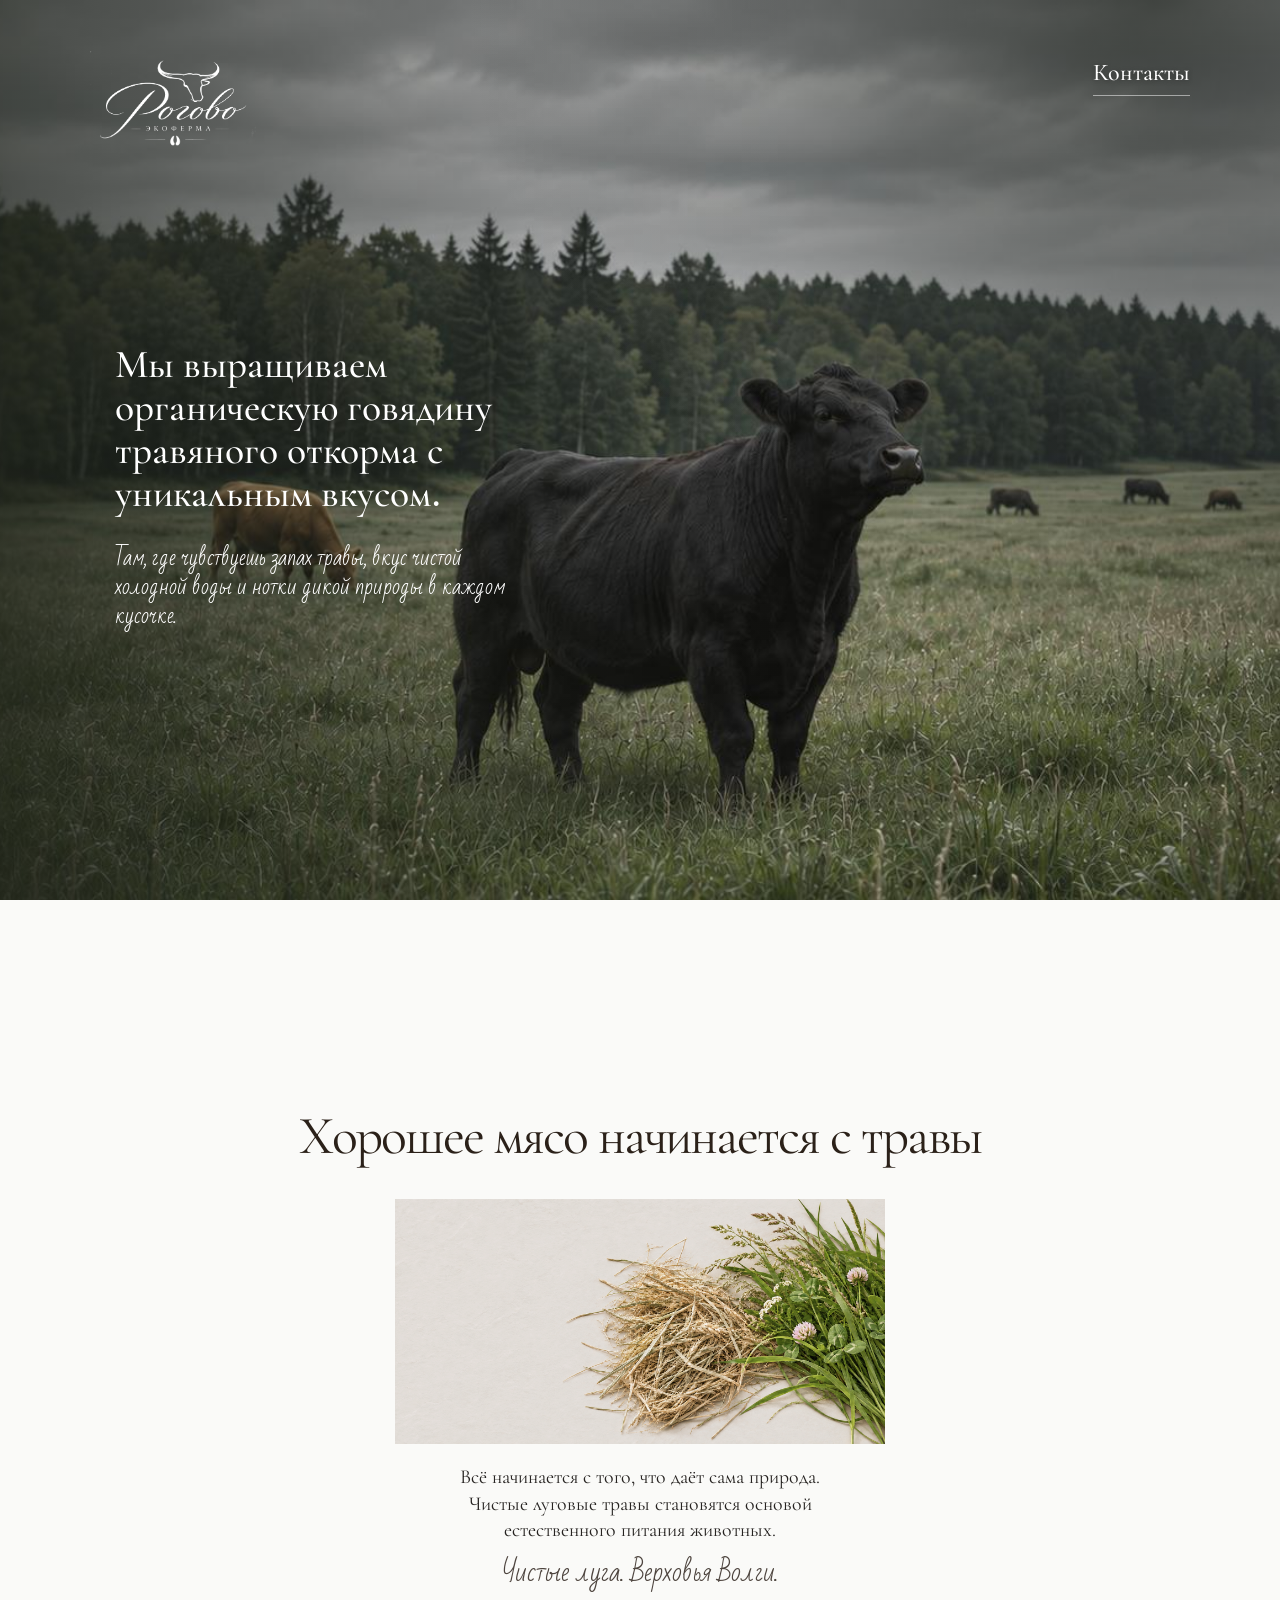
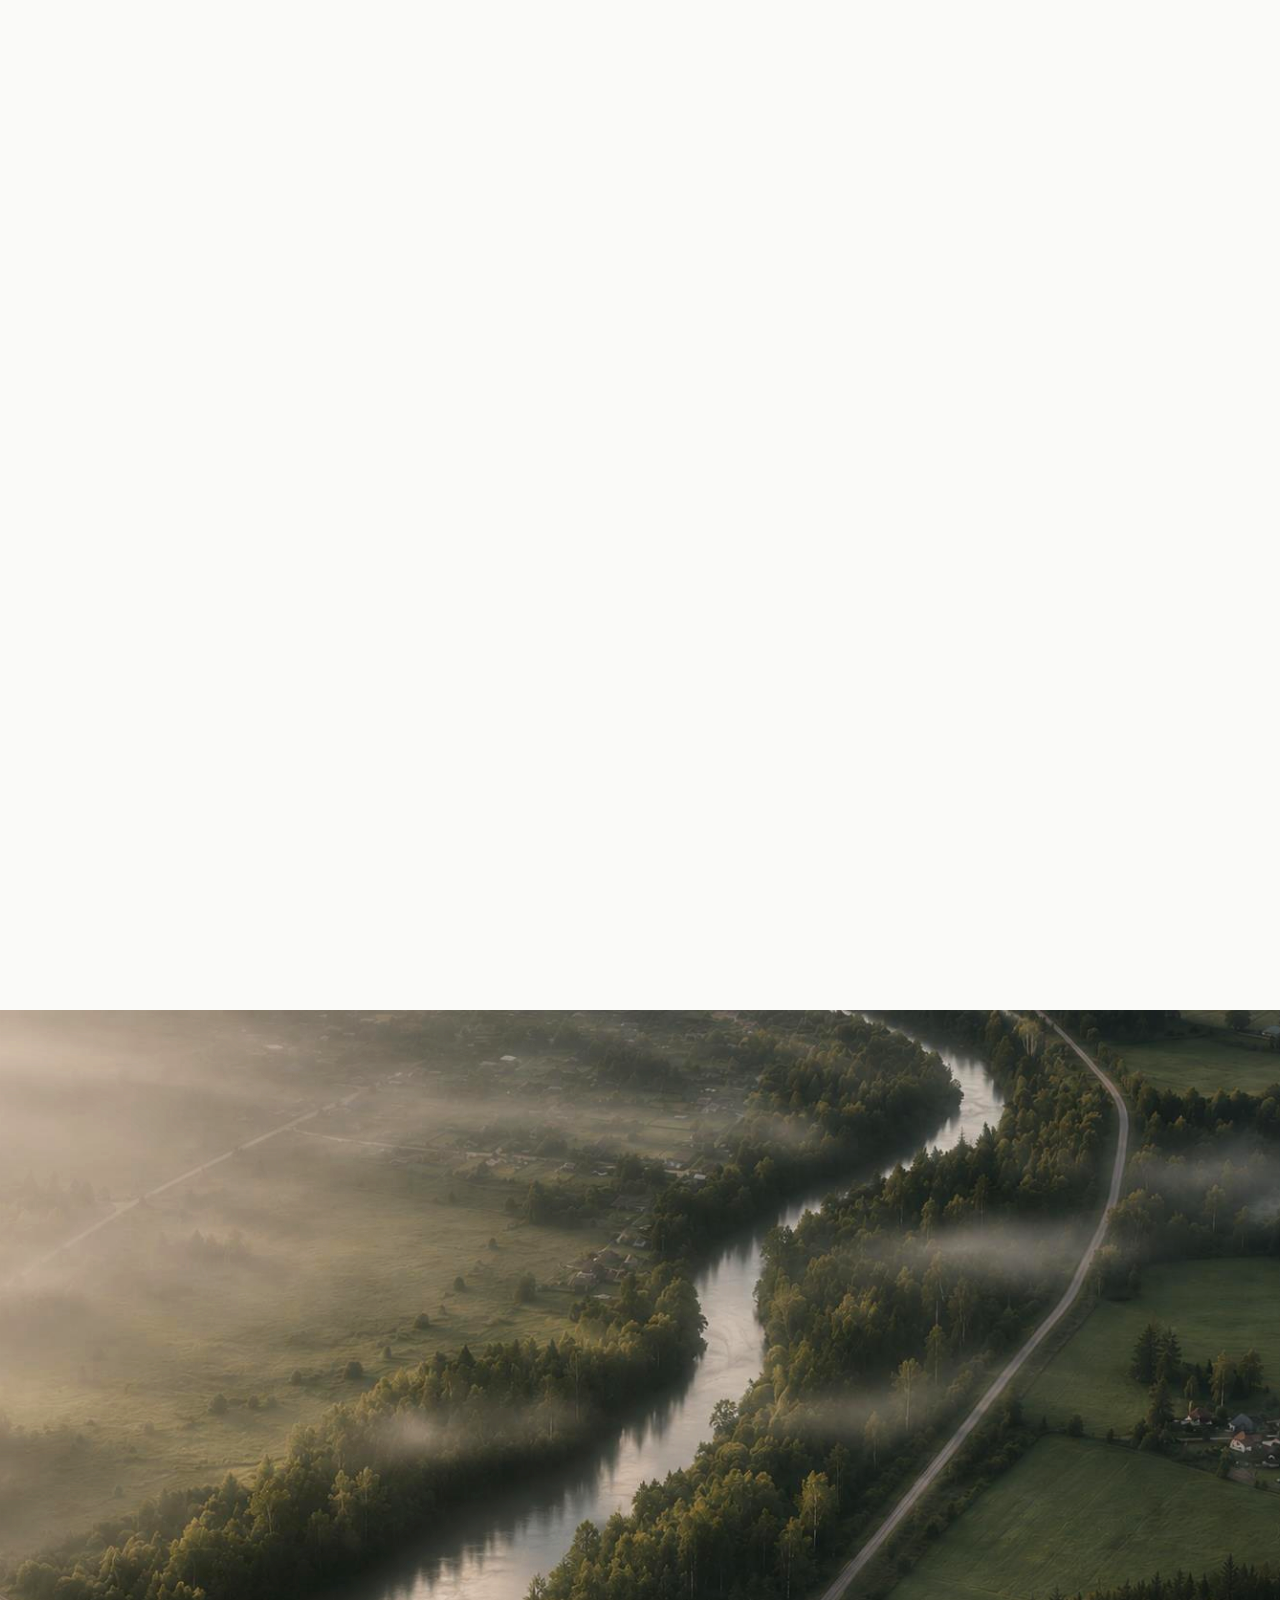
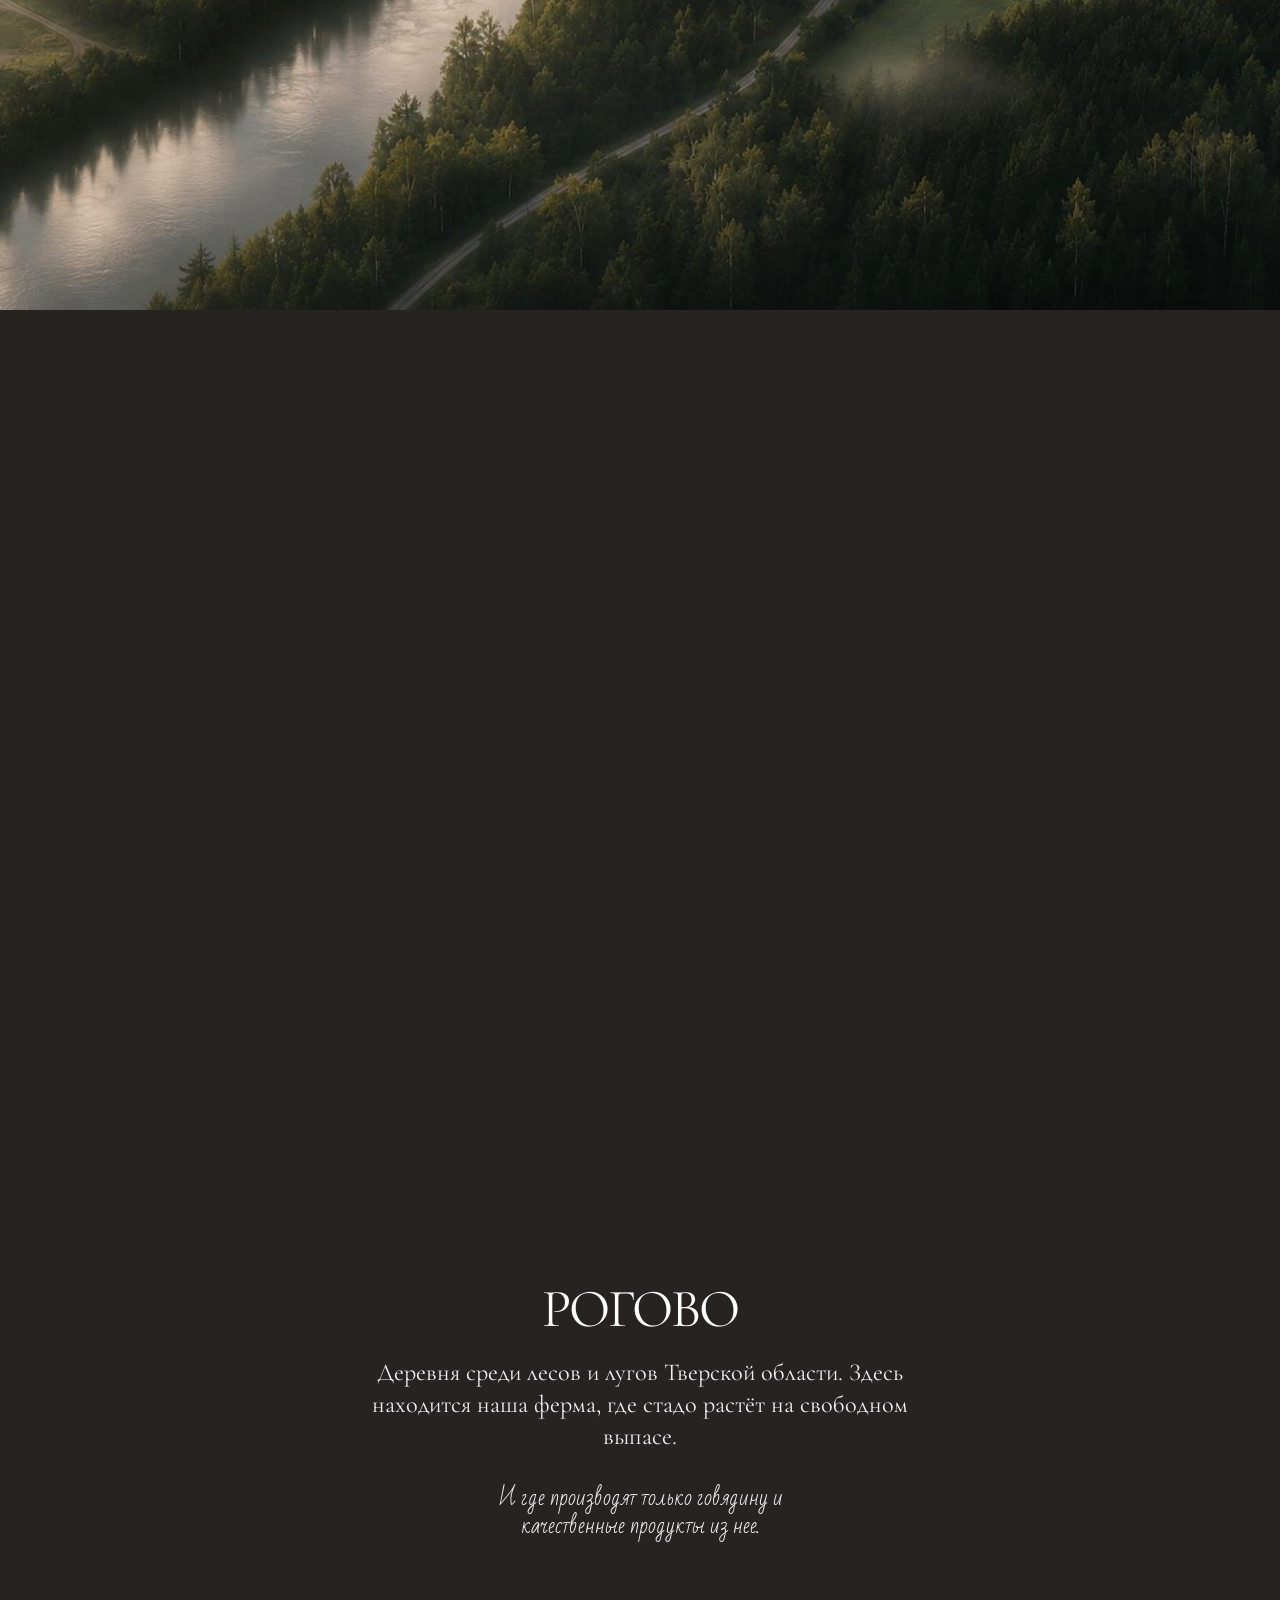
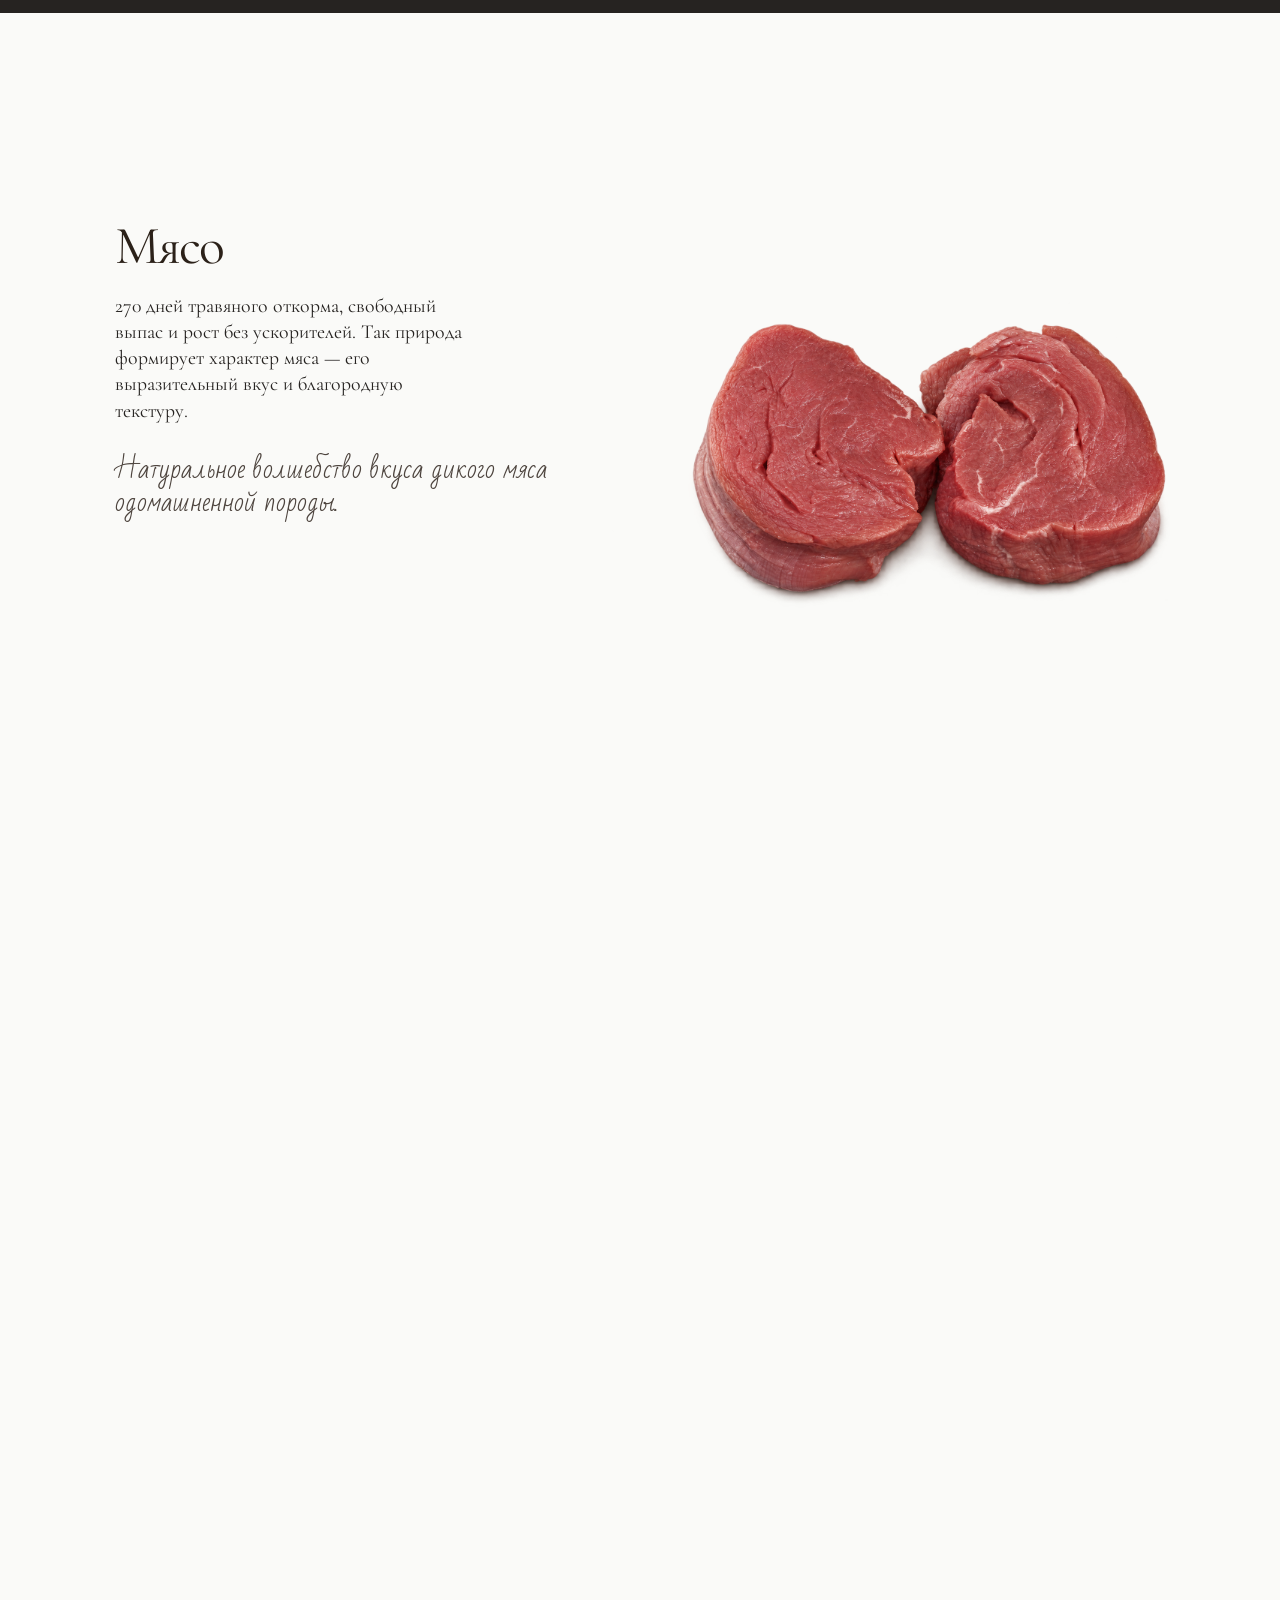
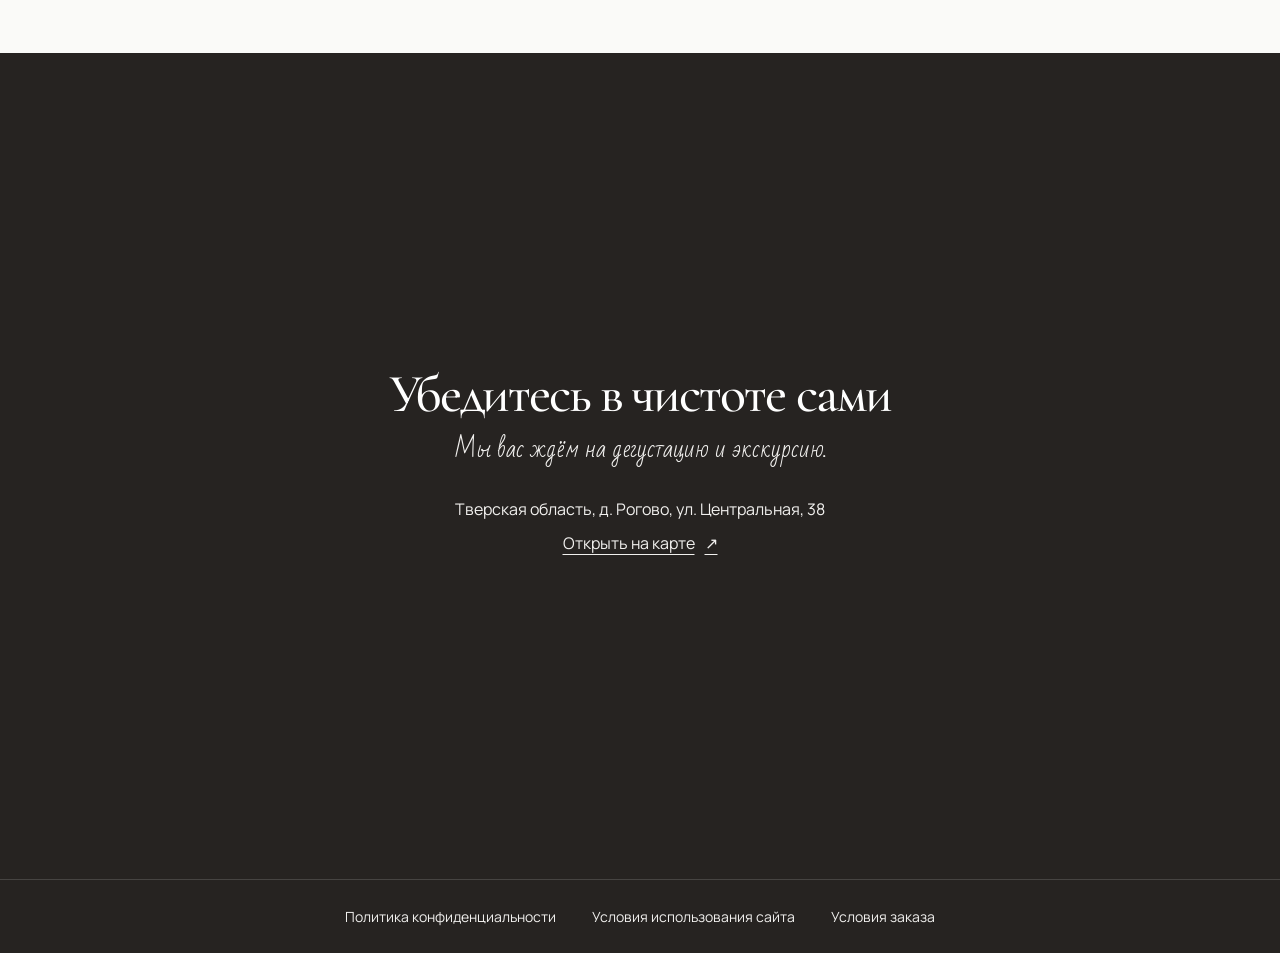
==== v2-graphite/index.html @ 8b4b1716 "Publish Rogovo variant 2: white and graphite" ====
<!doctype html>
<html lang="ru">
<head>
  <meta charset="utf-8">
  <meta name="robots" content="noindex, nofollow" data-publish>
  <meta name="viewport" content="width=device-width, initial-scale=1">
  <title>Рогово — вариант 2 · белый и графит</title>
  <link rel="stylesheet" href="style.css?v=graphite-04">
  <link rel="stylesheet" href="hero-v4.css">
  <link rel="stylesheet" href="limestone-edition.css?v=graphite-06">
  <script src="cinema.js" defer></script>
</head>
<body>
  <main>
    <section class="coat-hero" aria-labelledby="hero-title">
      <img class="coat-logo" src="assets/hero-logo-light.png" alt="Рогово — экоферма">
      <a class="shop-banner-action hero-contacts" href="#contacts">Контакты</a>
      <div class="pasture-hero-copy">
        <h1 id="hero-title">Мы выращиваем органическую говядину травяного откорма с уникальным вкусом.</h1>
        <p class="pasture-hero-note">Там, где чувствуешь запах травы, вкус чистой холодной воды и нотки дикой природы в каждом кусочке.</p>
      </div>
    </section>
    <section class="sequence approach-sequence" aria-label="Подход Рогово">
    <div class="stage">
    <article class="scene meadow" aria-labelledby="approach">
      <div class="approach">
        <h2 id="approach">Хорошее мясо начинается с травы</h2>
        <div class="still-life">
          <img src="assets/meadow-graphite-limestone.png" alt="Свежие травы и сено на цельной светлой каменной поверхности">
        </div>
        <p class="scene-description">Всё начинается с того, что даёт сама природа. Чистые луговые травы становятся основой естественного питания животных.</p>
        <p class="scene-note">Чистые луга. Верховья Волги.</p>
      </div>
    </article>
    <article class="scene breeding" aria-labelledby="breeding">
      <img class="scene-image" src="assets/breeds-graphite-limestone.png" alt="Коричневая калмыцкая корова впереди, чёрная абердин-ангусская позади">
      <div class="scene-copy">
        <h2 id="breeding">Чем отличается узнаваемый флорентийский стейк?</h2>
        <p class="scene-description">Во флорентийском стейке на первом плане вкус самого мяса. У нашей говядины свой характер, который ей дают две породы — калмыцкая и абердин-ангусская.</p>
        <p class="scene-note">Настоящий вкус начинается с породы.</p>
      </div>
    </article>
    <article class="scene cycle" aria-labelledby="cycle">
      <img class="scene-image" src="assets/stamp-graphite-limestone.png" alt="Тёмный штемпель и коричневый оттиск логотипа «Рогово» на белой бумаге">
      <div class="scene-copy">
        <h2 id="cycle">От пастбища до стола</h2>
        <p class="scene-description">Каждый этап находится под нашим контролем — от выращивания животных до готового продукта. Никакой химии, ГМО и гормонов. Только ответственность за то, что мы создаём.</p>
        <p class="scene-note">Качество можно гарантировать, только когда всё делаешь сам.</p>
      </div>
    </article>
    </div>
    </section>
    <section class="origin" id="origin" aria-labelledby="origin-title">
      <div class="origin-panel">
        <div class="origin-frame">
          <div class="origin-art" role="img" aria-label="Художественный вид с низкой высоты по спутниковому кадру Западной Двины у Рогово"></div>
        </div>
        <div class="origin-copy">
          <h2 id="origin-title">РОГОВО</h2>
          <p>Деревня среди лесов и лугов Тверской области. Здесь находится наша ферма, где стадо растёт на свободном выпасе.</p>
          <p class="origin-note">И где производят только говядину и качественные продукты из нее.</p>
        </div>
      </div>
    </section>
    <section id="products" aria-label="Продукция Рогово">
    <div class="sequence products">
      <div class="stage">
        <article class="scene product-scene" aria-labelledby="product-beef">
          <div class="product-visual"><img src="assets/product-flat-beef.png" alt="Два постных среза говядины"></div>
          <div class="scene-copy">
            <h2 id="product-beef">Мясо</h2>
            <p class="product-description">270 дней травяного откорма, свободный выпас и рост без ускорителей. Так природа формирует характер мяса — его выразительный вкус и благородную текстуру.</p>
            <p class="scene-note">Натуральное волшебство вкуса дикого мяса одомашненной породы.</p>
          </div>
        </article>
        <article class="scene product-scene" aria-labelledby="product-offal">
          <div class="product-visual">
            <img src="assets/product-flat-liver.png" alt="Говяжья печень">
            <img class="product-detail" src="assets/product-flat-pate.png" alt="Срез говяжьего паштета">
          </div>
          <div class="scene-copy">
            <h2 id="product-offal">Субпродукты</h2>
            <p class="product-description">У каждого продукта свой характер: у печени — выразительный, глубокий вкус, у паштета — нежная текстура и тонкое послевкусие. Их объединяет чистота происхождения.</p>
            <p class="scene-note">Вкусы, которые вы, скорее всего, никогда ещё не пробовали.</p>
          </div>
        </article>
        <article class="scene product-scene product-scene--final" aria-labelledby="product-pelmeni">
          <div class="product-visual"><img src="assets/product-flat-pelmeni-amber.png" alt="Два целых пельменя и один в разрезе в светлом говяжьем бульоне"></div>
          <div class="scene-copy">
            <h2 id="product-pelmeni"><span class="title-line">Основа классической</span> <span class="title-line">итальянской кухни</span></h2>
            <p class="product-description">Нежные пельмени в прозрачном говяжьем бульоне. Достаточно соли и перца, чтобы раскрыть всю глубину вкуса говядины.</p>
            <p class="scene-note">Чистый вкус и есть усилитель.</p>
          </div>
          <div class="shop-banner">
            <img class="shop-banner-logo" src="assets/rogovo-logo-brown.png" alt="Рогово — экоферма">
            <button class="shop-banner-action" type="button" disabled>Перейти в магазин <span aria-hidden="true">→</span></button>
          </div>
        </article>
      </div>
    </div>
    </section>
  </main>
  <div class="page-end" id="contacts">
    <section class="farm-visit" aria-labelledby="visit-title">
      <h2 id="visit-title">Убедитесь в чистоте сами</h2>
      <p class="farm-visit-note">Мы вас ждём на дегустацию и экскурсию.</p>
      <address>Тверская область, д. Рогово, ул. Центральная, 38</address>
      <a class="shop-banner-action" href="https://yandex.ru/maps/?text=%D0%A2%D0%B2%D0%B5%D1%80%D1%81%D0%BA%D0%B0%D1%8F%20%D0%BE%D0%B1%D0%BB%D0%B0%D1%81%D1%82%D1%8C%2C%20%D0%B4.%20%D0%A0%D0%BE%D0%B3%D0%BE%D0%B2%D0%BE%2C%20%D1%83%D0%BB.%20%D0%A6%D0%B5%D0%BD%D1%82%D1%80%D0%B0%D0%BB%D1%8C%D0%BD%D0%B0%D1%8F%2C%2038">Открыть на карте <span aria-hidden="true">↗</span></a>
    </section>
  <footer class="site-footer">
    <ul>
      <li>Политика конфиденциальности</li>
      <li>Условия использования сайта</li>
      <li>Условия заказа</li>
    </ul>
  </footer>
  </div>
</body>
</html>
---- v2-graphite/style.css ----
:root {
  --approach-paper: #fafaf8;
  --graphite-panel: #262321;
  --graphite-heading: #fff;
  --graphite-copy: #f1f0ee;
  --hero-overlap: clamp(64px, 11svh, 115px);
  --display-size: clamp(42px, min(4.2vw, 7.2svh), 72px);
  --display-spacing: -.038em;
  --story-inline-inset: clamp(24px, 9vw, 156px);
  --story-description-gap: clamp(18px, 1.6vw, 28px);
  --story-note-gap: clamp(22px, 2.35vw, 36px);
}

@font-face {
  font-family: Cormorant;
  src: url(assets/cormorant-cyr.woff2) format("woff2");
  font-display: swap;
}
@font-face {
  font-family: Manrope;
  src: url(assets/manrope-cyr.woff2) format("woff2");
  font-display: swap;
  unicode-range: U+0400-045F;
}
@font-face {
  font-family: Manrope;
  src: url(assets/manrope-lat.woff2) format("woff2");
  font-display: swap;
  unicode-range: U+0000-00FF, U+2000-206F;
}
* { box-sizing: border-box; }
body { margin: 0; color: #262321; background: #fafaf8; }
h1, h2, p { margin: 0; }
h1, h2 { font-family: Cormorant, Georgia, serif; font-weight: 400; line-height: 1.02; }
p { font: 1rem/1.65 Manrope, Arial, sans-serif; }
.meadow {
  position: relative;
  min-height: 78svh;
  isolation: isolate;
  overflow: hidden;
  display: grid;
  align-items: center;
  background: #fafaf8;
}
.still-life {
  position: absolute;
  z-index: -1;
  inset: 0;
}
.still-life img {
  width: 100%;
  height: 100%;
  object-fit: cover;
  object-position: right center;
}
.approach { margin-inline: clamp(24px, 9vw, 156px); max-width: min(39vw, 550px); padding-block: 100px; }
h2 { font-size: clamp(48px, 6vw, 96px); text-wrap: balance; }
.approach p { margin-top: 24px; }

@media (max-width: 720px) {
  .meadow { min-height: 0; display: flex; flex-direction: column; align-items: stretch; }
  .still-life { position: static; aspect-ratio: 1.5; }
  .still-life img { mask-image: linear-gradient(to top, transparent, #000 12%); display: block; }
  .approach { max-width: 460px; margin: 0 24px; padding-block: 18px 72px; }
}

.scene { position: relative; min-height: 100svh; }
.scene-copy { width: min(50%, 720px); padding: 72px clamp(32px, 8vw, 130px); }
.scene-copy p { max-width: 40ch; margin-top: 24px; }
.breeding, .cycle {
  display: grid;
  align-items: center;
  isolation: isolate;
  overflow: hidden;
  background: var(--approach-paper);
}
.cycle { justify-items: end; }
.scene-copy h2 { font-size: clamp(44px, 5vw, 80px); text-wrap: wrap; }
.sequence h2 {
  font-family: "Cormorant Garamond", Cormorant, Georgia, serif;
  color: #2b2119;
  line-height: .98;
  letter-spacing: var(--display-spacing);
}
.title-line, .title-lead { display: block; }
.title-lead {
  margin-bottom: .32em;
  font-size: .65em;
  line-height: 1.08;
  letter-spacing: -.025em;
}
.meadow h2 { font-size: var(--display-size); }
.sequence .scene-note {
  font: clamp(20px, 2vw, 29px)/1.28 "Bad Script", cursive;
  color: #4d443e;
}
.sequence :is(.scene-description, .product-description) {
  max-width: 40ch;
  margin-top: var(--story-description-gap);
  color: #262321;
  font: 400 clamp(19px, 1.55vw, 24px)/1.32 "Cormorant Garamond", Cormorant, Georgia, serif;
}
.sequence :is(.scene-description, .product-description) + .scene-note {
  margin-top: var(--story-note-gap);
}
.breeding .scene-copy { padding-right: clamp(18px, 3vw, 48px); }
.breeding h2 { font-size: var(--display-size); }
.cycle h2 { font-size: var(--display-size); }
.sequence:not(.products) h2 { text-wrap: balance; }
.scene-image {
  position: absolute;
  z-index: -1;
  inset-block: 0;
  width: 72%;
  height: 100%;
  object-fit: cover;
}
.breeding .scene-image {
  right: 0;
  object-position: right bottom;
  mask-image: linear-gradient(to right, transparent, #000 42%);
}
.cycle .scene-image {
  left: 0;
  width: 100%;
  object-position: left center;
}

.sequence.is-cinematic { height: 290svh; }
.is-cinematic .stage {
  position: sticky;
  top: 0;
  height: 100svh;
  isolation: isolate;
  background: #fafaf8;
}
.is-cinematic .scene { position: absolute; inset: 0; opacity: 0; }
.is-cinematic .scene:first-child { opacity: 1; }
.is-cinematic .scene img { transform: scale(var(--scene-scale, 1)); }
.is-cinematic :is(.approach, .scene-copy) {
  opacity: var(--copy-opacity, 1);
  transform: translateY(var(--copy-offset, 0px));
}
@media (max-width: 720px) {
  .scene { min-height: 0; }
  .cycle { justify-items: start; }
  .scene-copy { width: min(100%, 470px); padding: 17px 24px 72px; }
  .breeding .scene-copy { padding-right: 24px; }
  :root { --display-size: clamp(48px, 11vw, 72px); }
  .breeding .scene-image, .cycle .scene-image {
    position: static;
    display: block;
    width: 100%;
    height: auto;
    aspect-ratio: 1.5;
    mask-image: linear-gradient(to top, transparent, #000 25%);
  }
}
.origin {
  position: relative;
  z-index: 1;
  isolation: isolate;
  background: var(--graphite-panel);
  color: var(--graphite-copy);
}
.origin-frame {
  position: relative;
  height: clamp(300px, 58vw, 100svh);
}
.origin-art {
  position: absolute;
  inset: 0;
  background: url(assets/origin-flight-rogovo-close.jpg) center / cover;
  filter: contrast(1.09) saturate(1.06);
  pointer-events: none;
}
@media (min-width: 900px) and (min-height: 660px) and (prefers-reduced-motion: no-preference) {
  main > .sequence.is-cinematic {
    position: relative;
    z-index: 2;
  }
  .sequence.is-cinematic + .origin {
    margin-top: -100svh;
    scroll-margin-top: -100svh;
  }
  .sequence.is-cinematic + .origin .origin-frame {
    position: sticky;
    top: 0;
    height: 100svh;
  }
  .sequence.is-cinematic + .origin .origin-copy {
    margin-top: 100svh;
  }
}
.origin-copy {
  position: relative;
  z-index: 1;
  display: grid;
  justify-items: center;
  padding: clamp(54px, 8svh, 96px) 24px;
  background: var(--graphite-panel);
  text-align: center;
  font-family: "Cormorant Garamond", Georgia, serif;
}
.origin-copy h2 {
  color: var(--graphite-heading);
  font-family: inherit;
  font-size: var(--display-size);
  letter-spacing: var(--display-spacing);
}
.origin-copy p {
  max-width: min(48ch, 640px);
  margin-top: var(--story-description-gap);
  font: 400 clamp(21px, 1.9vw, 30px)/1.32 "Cormorant Garamond", Georgia, serif;
}
.origin-copy .origin-note {
  max-width: 34ch;
  margin-top: var(--story-note-gap);
  font: clamp(20px, 1.65vw, 29px)/1.35 "Bad Script", cursive;
  color: var(--graphite-copy);
}
.products { color: #262321; background: var(--approach-paper); }
.products.is-cinematic { height: 360svh; }
.products .stage, .product-scene { background: var(--approach-paper); }
.product-scene { display: grid; align-items: center; isolation: isolate; overflow: hidden; }
.product-scene h2 { font-size: var(--display-size); }
.sequence.is-cinematic .scene :is(.approach, .scene-copy) {
  align-self: start;
  width: min(36%, 570px);
  max-width: none;
  margin-inline: var(--story-inline-inset);
  padding: clamp(105px, 23svh, 220px) 0 0;
  transform: none;
}
.product-visual {
  position: absolute;
  inset: 0;
  z-index: -1;
  display: grid;
  grid-template: minmax(0, 1fr) / minmax(0, 1fr);
}
.product-visual img {
  display: block;
  width: 100%;
  height: 100%;
  object-fit: cover;
  object-position: right center;
}
.is-cinematic .product-visual img { grid-area: 1 / 1; }
.is-cinematic .product-visual::after {
  content: "";
  position: absolute;
  inset: 0;
  background:
    linear-gradient(to right, #fafaf8b3, #fafaf844 32%, transparent 49%);
  pointer-events: none;
}
.is-cinematic .product-detail { opacity: var(--product-detail, 0); }
.product-scene--final .product-visual img {
  scale: .83;
  transform-origin: 78% 47%;
  mask-image:
    linear-gradient(transparent, #000 7%, #000 92%, transparent),
    linear-gradient(to right, transparent, #000 9%, #000 94%, transparent);
  mask-composite: intersect;
}
@media (max-width: 899px), (max-height: 659px), (prefers-reduced-motion: reduce) {
  .product-scene { min-height: auto; }
  .product-visual { position: static; grid-template: none; }
  .product-visual img { height: auto; aspect-ratio: 3 / 2; }
  .product-scene .scene-copy { width: min(100%, 650px); padding-block: 12px 60px; }
}

.shop-banner {
  display: flex;
  flex-wrap: wrap;
  align-items: center;
  justify-content: space-between;
  gap: 10px 24px;
  padding: 12px clamp(24px, 8vw, 156px);
}
.is-cinematic .shop-banner { position: absolute; inset: auto 0 0; }
.shop-banner-logo {
  display: block;
  width: clamp(144px, 16vw, 252px);
  height: auto;
}
.farm-visit h2 {
  font: 400 var(--display-size)/1.05 Cormorant, Georgia, serif;
  letter-spacing: var(--display-spacing);
}
.shop-banner-action {
  display: inline-flex;
  align-items: center;
  gap: 10px;
  min-height: 44px;
  padding: 8px 0;
  border: 0;
  border-bottom: 1px solid currentColor;
  background: transparent;
  color: inherit;
  font: 400 clamp(20px, 1.5vw, 26px)/1.15 "Cormorant Garamond", Cormorant, Georgia, serif;
  text-decoration: none;
  transition: border-color .2s ease;
}
.hero-contacts {
  position: absolute;
  top: clamp(20px, 4vw, 54px);
  right: clamp(24px, 7vw, 128px);
  font-family: Cormorant, Georgia, serif;
  font-size: clamp(24px, 1.8vw, 34px);
  border-bottom-color: #ffffff80;
  text-shadow: 0 1px 5px #191a1970;
}
.shop-banner-action:enabled,
a.shop-banner-action { cursor: pointer; }
.shop-banner-action:hover,
.shop-banner-action:focus-visible {
  border-bottom-color: #a38b72;
}
@media (prefers-reduced-motion: reduce) {
  .shop-banner-action { transition: none; }
}

.page-end {
  display: grid;
  grid-template-rows: 1fr auto;
  min-height: 100svh;
}
.farm-visit {
  display: grid;
  align-content: center;
  justify-items: center;
  padding: clamp(64px, 13svh, 144px) clamp(24px, 9vw, 156px);
  background: var(--graphite-panel);
  color: var(--graphite-copy);
  text-align: center;
}
.farm-visit h2 { color: var(--graphite-heading); text-wrap: balance; }
.farm-visit-note {
  margin-top: 12px;
  font: clamp(21px, 1.8vw, 29px)/1.35 "Bad Script", cursive;
  color: var(--graphite-copy);
}
.farm-visit :is(address, .shop-banner-action) {
  font: 400 16px/1.5 Manrope, Arial, sans-serif;
}
.farm-visit address {
  margin-top: clamp(32px, 2.3vw, 40px);
}
.farm-visit .shop-banner-action {
  padding-block: 0;
  border-bottom: 0;
  text-decoration: underline;
  text-decoration-thickness: 1px;
  text-underline-offset: .3em;
}
.site-footer {
  padding: 26px clamp(24px, 9vw, 156px);
  border-top: 1px solid #ffffff26;
  background: var(--graphite-panel);
  color: var(--graphite-copy);
  font: 400 14px/1.5 Manrope, Arial, sans-serif;
}
.site-footer ul {
  display: flex;
  flex-wrap: wrap;
  justify-content: center;
  gap: 12px 36px;
  margin: 0;
  padding: 0;
  list-style: none;
}

.coat-hero {
  position: relative;
  z-index: 1;
  isolation: isolate;
  min-height: 100svh;
  display: grid;
  align-items: center;
  color: var(--graphite-heading);
  font-family: "Cormorant Garamond", Georgia, serif;
}
.coat-hero::before {
  content: "";
  position: absolute;
  z-index: -1;
  inset: 0 0 calc(-1 * var(--hero-overlap));
  pointer-events: none;
  background:
    radial-gradient(ellipse at 90% 0%, #171c16b3, transparent 42%),
    linear-gradient(90deg, #1b20188f, #1b201833 40%, transparent 62%),
    #252a22 url(assets/hero-pasture.jpg) right center / cover no-repeat;
  mask-image: linear-gradient(to bottom, #000 calc(100% - var(--hero-overlap)), transparent);
}
.coat-logo { position: absolute; top: clamp(20px, 4vw, 54px); left: clamp(24px, 7vw, 128px); width: clamp(124px, 13vw, 232px); }
.coat-hero .coat-logo { filter: brightness(0) invert(1); }
.pasture-hero-copy {
  width: min(43%, 690px);
  margin-inline: var(--story-inline-inset);
  padding-block: 145px 72px;
}
.pasture-hero-copy h1 {
  max-width: 25ch;
  font-size: clamp(30px, 3.1vw, 56px);
  line-height: 1.08;
}
.pasture-hero-copy p {
  max-width: 28ch;
  margin-top: 24px;
  font: 400 clamp(24px, 2.25vw, 40px)/1.13 "Cormorant Garamond", Cormorant, Georgia, serif;
}
.pasture-hero-copy .pasture-hero-note {
  max-width: 39ch;
  margin-top: var(--story-note-gap);
  font: clamp(20px, 1.65vw, 29px)/1.35 "Bad Script", cursive;
  color: var(--graphite-heading);
}
.breeding { justify-items: start; background: var(--approach-paper); }
.breeding .scene-copy {
  width: min(39vw, 550px);
  margin-inline: clamp(24px, 9vw, 156px);
  padding-inline: 0;
}
.breeding .scene-image {
  width: 100%;
  object-position: right center;
}
@media (max-width: 720px) {
  :root { --hero-overlap: min(8svh, 64px); }
  .coat-hero { min-height: max(590px, 100svh); }
  .coat-hero::before {
    background-image:
      radial-gradient(ellipse at 88% 0%, #171c16b3, transparent 42%),
      linear-gradient(to top, #20241af5 12%, #20241a99 48%, transparent 77%),
      url(assets/hero-pasture.jpg);
    background-position: center, center, 79% center;
  }
  .coat-hero { align-items: end; }
  .pasture-hero-copy { width: auto; margin-inline: 24px; padding-block: 42svh 52px; }
  .breeding .scene-image { mask-image: linear-gradient(black 76%, transparent); }
  .breeding .scene-copy { width: auto; max-width: 460px; margin-inline: 24px; padding-inline: 0; }
}
---- v2-graphite/hero-v4.css ----
/* cyrillic-ext */
@font-face {
  font-family: 'Bad Script';
  font-style: normal;
  font-weight: 400;
  font-display: swap;
  src: url(assets/6NUT8F6PJgbFWQn47_x7pOYkzO1A.woff2) format('woff2');
  unicode-range: U+0460-052F, U+1C80-1C8A, U+20B4, U+2DE0-2DFF, U+A640-A69F, U+FE2E-FE2F;
}
/* cyrillic */
@font-face {
  font-family: 'Bad Script';
  font-style: normal;
  font-weight: 400;
  font-display: swap;
  src: url(assets/6NUT8F6PJgbFWQn47_x7pO8kzO1A.woff2) format('woff2');
  unicode-range: U+0301, U+0400-045F, U+0490-0491, U+04B0-04B1, U+2116;
}
/* vietnamese */
@font-face {
  font-family: 'Bad Script';
  font-style: normal;
  font-weight: 400;
  font-display: swap;
  src: url(assets/6NUT8F6PJgbFWQn47_x7pOQkzO1A.woff2) format('woff2');
  unicode-range: U+0102-0103, U+0110-0111, U+0128-0129, U+0168-0169, U+01A0-01A1, U+01AF-01B0, U+0300-0301, U+0303-0304, U+0308-0309, U+0323, U+0329, U+1EA0-1EF9, U+20AB;
}
/* latin-ext */
@font-face {
  font-family: 'Bad Script';
  font-style: normal;
  font-weight: 400;
  font-display: swap;
  src: url(assets/6NUT8F6PJgbFWQn47_x7pOUkzO1A.woff2) format('woff2');
  unicode-range: U+0100-02BA, U+02BD-02C5, U+02C7-02CC, U+02CE-02D7, U+02DD-02FF, U+0304, U+0308, U+0329, U+1D00-1DBF, U+1E00-1E9F, U+1EF2-1EFF, U+2020, U+20A0-20AB, U+20AD-20C4, U+2113, U+2C60-2C7F, U+A720-A7FF;
}
/* latin */
@font-face {
  font-family: 'Bad Script';
  font-style: normal;
  font-weight: 400;
  font-display: swap;
  src: url(assets/6NUT8F6PJgbFWQn47_x7pOskzA.woff2) format('woff2');
  unicode-range: U+0000-00FF, U+0131, U+0152-0153, U+02BB-02BC, U+02C6, U+02DA, U+02DC, U+0304, U+0308, U+0329, U+2000-206F, U+20AC, U+2122, U+2191, U+2193, U+2212, U+2215, U+FEFF, U+FFFD;
}
/* cyrillic-ext */
@font-face {
  font-family: 'Cormorant Garamond';
  font-style: normal;
  font-weight: 400;
  font-display: swap;
  src: url(assets/co3bmX5slCNuHLi8bLeY9MK7whWMhyjYpHtKgS4.woff2) format('woff2');
  unicode-range: U+0460-052F, U+1C80-1C8A, U+20B4, U+2DE0-2DFF, U+A640-A69F, U+FE2E-FE2F;
}
/* cyrillic */
@font-face {
  font-family: 'Cormorant Garamond';
  font-style: normal;
  font-weight: 400;
  font-display: swap;
  src: url(assets/co3bmX5slCNuHLi8bLeY9MK7whWMhyjYrXtKgS4.woff2) format('woff2');
  unicode-range: U+0301, U+0400-045F, U+0490-0491, U+04B0-04B1, U+2116;
}
/* vietnamese */
@font-face {
  font-family: 'Cormorant Garamond';
  font-style: normal;
  font-weight: 400;
  font-display: swap;
  src: url(assets/co3bmX5slCNuHLi8bLeY9MK7whWMhyjYpntKgS4.woff2) format('woff2');
  unicode-range: U+0102-0103, U+0110-0111, U+0128-0129, U+0168-0169, U+01A0-01A1, U+01AF-01B0, U+0300-0301, U+0303-0304, U+0308-0309, U+0323, U+0329, U+1EA0-1EF9, U+20AB;
}
/* latin-ext */
@font-face {
  font-family: 'Cormorant Garamond';
  font-style: normal;
  font-weight: 400;
  font-display: swap;
  src: url(assets/co3bmX5slCNuHLi8bLeY9MK7whWMhyjYp3tKgS4.woff2) format('woff2');
  unicode-range: U+0100-02BA, U+02BD-02C5, U+02C7-02CC, U+02CE-02D7, U+02DD-02FF, U+0304, U+0308, U+0329, U+1D00-1DBF, U+1E00-1E9F, U+1EF2-1EFF, U+2020, U+20A0-20AB, U+20AD-20C4, U+2113, U+2C60-2C7F, U+A720-A7FF;
}
/* latin */
@font-face {
  font-family: 'Cormorant Garamond';
  font-style: normal;
  font-weight: 400;
  font-display: swap;
  src: url(assets/co3bmX5slCNuHLi8bLeY9MK7whWMhyjYqXtK.woff2) format('woff2');
  unicode-range: U+0000-00FF, U+0131, U+0152-0153, U+02BB-02BC, U+02C6, U+02DA, U+02DC, U+0304, U+0308, U+0329, U+2000-206F, U+20AC, U+2122, U+2191, U+2193, U+2212, U+2215, U+FEFF, U+FFFD;
}
/* cyrillic-ext */
@font-face {
  font-family: 'Cormorant Garamond';
  font-style: normal;
  font-weight: 500;
  font-display: swap;
  src: url(assets/co3bmX5slCNuHLi8bLeY9MK7whWMhyjYpHtKgS4.woff2) format('woff2');
  unicode-range: U+0460-052F, U+1C80-1C8A, U+20B4, U+2DE0-2DFF, U+A640-A69F, U+FE2E-FE2F;
}
/* cyrillic */
@font-face {
  font-family: 'Cormorant Garamond';
  font-style: normal;
  font-weight: 500;
  font-display: swap;
  src: url(assets/co3bmX5slCNuHLi8bLeY9MK7whWMhyjYrXtKgS4.woff2) format('woff2');
  unicode-range: U+0301, U+0400-045F, U+0490-0491, U+04B0-04B1, U+2116;
}
/* vietnamese */
@font-face {
  font-family: 'Cormorant Garamond';
  font-style: normal;
  font-weight: 500;
  font-display: swap;
  src: url(assets/co3bmX5slCNuHLi8bLeY9MK7whWMhyjYpntKgS4.woff2) format('woff2');
  unicode-range: U+0102-0103, U+0110-0111, U+0128-0129, U+0168-0169, U+01A0-01A1, U+01AF-01B0, U+0300-0301, U+0303-0304, U+0308-0309, U+0323, U+0329, U+1EA0-1EF9, U+20AB;
}
/* latin-ext */
@font-face {
  font-family: 'Cormorant Garamond';
  font-style: normal;
  font-weight: 500;
  font-display: swap;
  src: url(assets/co3bmX5slCNuHLi8bLeY9MK7whWMhyjYp3tKgS4.woff2) format('woff2');
  unicode-range: U+0100-02BA, U+02BD-02C5, U+02C7-02CC, U+02CE-02D7, U+02DD-02FF, U+0304, U+0308, U+0329, U+1D00-1DBF, U+1E00-1E9F, U+1EF2-1EFF, U+2020, U+20A0-20AB, U+20AD-20C4, U+2113, U+2C60-2C7F, U+A720-A7FF;
}
/* latin */
@font-face {
  font-family: 'Cormorant Garamond';
  font-style: normal;
  font-weight: 500;
  font-display: swap;
  src: url(assets/co3bmX5slCNuHLi8bLeY9MK7whWMhyjYqXtK.woff2) format('woff2');
  unicode-range: U+0000-00FF, U+0131, U+0152-0153, U+02BB-02BC, U+02C6, U+02DA, U+02DC, U+0304, U+0308, U+0329, U+2000-206F, U+20AC, U+2122, U+2191, U+2193, U+2212, U+2215, U+FEFF, U+FFFD;
}

.hero-two { font-family: 'Cormorant Garamond', serif; font-synthesis: none; }
.hero-two {
  position: relative;
  isolation: isolate;
  min-height: 720px;
  height: 100svh;
  max-height: 980px;
  overflow: hidden;
  color: #32180f;
  background: #f4f0e7;
}

.hero-two__cattle {
  position: absolute;
  z-index: -4;
  inset: 0;
  width: 100%;
  height: 100%;
  object-fit: cover;
  object-position: center 49%;
  transform: translateY(70px);
}

.hero-two--original-v4 .hero-two__cattle {
  transform: none;
}

.hero-two--v4-edit .hero-two__script--v4-desktop {
  display: none;
}

@media (min-width: 1200px) {
  .hero-two-viewport {
    container-type: inline-size;
    display: flex;
    align-items: center;
    justify-content: center;
    height: auto;
    overflow: hidden;
    background: #f4f0e7;
  }

  .hero-two--v4-edit {
    --cattle-width: min(94%, 150.4svh);
    --cattle-position-y: calc(49% + 3svh);
    flex: none;
    width: 100%;
    height: 100svh;
    min-height: 0;
    max-height: none;
  }

  .hero-two--v4-edit .hero-two__cattle {
    width: var(--cattle-width);
    object-position: left var(--cattle-position-y);
    mask-image: linear-gradient(to right, #000 45%, transparent 54%);
  }

  /* Keep each cow anchored to its outer edge and blend only the empty center. */
  .hero-two--v4-edit::after {
    content: "";
    position: absolute;
    z-index: -4;
    inset: 0;
    pointer-events: none;
    background: url("assets/rogovo-variant-3-composition-2-cattle.png")
      right var(--cattle-position-y) / var(--cattle-width) auto no-repeat;
    mask-image: linear-gradient(
      to right,
      transparent calc(100% - var(--cattle-width) * .54),
      #000 calc(100% - var(--cattle-width) * .45)
    );
  }

  .hero-two--v4-edit .hero-two__light {
    display: none;
  }

  .hero-two--v4-edit .hero-two__header {
    top: min(25px, 2.78svh);
    left: min(13px, 1cqw);
  }

  .hero-two--v4-edit .hero-two__logo {
    width: min(190px, 21.11svh);
  }

  .hero-two.hero-two--v4-edit h1 {
    top: 50%;
    width: min(43%, 806.4px);
    font-size: var(--display-size);
    line-height: .92;
  }

  .hero-two--v4-edit .hero-two__script {
    display: none;
  }

  .hero-two--v4-edit .hero-two__script--v4-desktop {
    display: block;
    top: auto;
    bottom: min(55px, 6.11svh);
    width: min(43%, 619.2px);
    transform: translateX(-50%);
    font-size: min(28px, 3.11svh, 1.95cqw);
    letter-spacing: -0.25px;
    line-height: 1.26;
  }

  .hero-two--v4-edit .hero-two__script--v4-desktop span {
    display: block;
  }
}

.hero-two__texture {
  position: absolute;
  z-index: -2;
  inset: 0;
  opacity: 0.08;
  pointer-events: none;
  background-image: url("data:image/svg+xml,%3Csvg viewBox='0 0 180 180' xmlns='http://www.w3.org/2000/svg'%3E%3Cfilter id='n'%3E%3CfeTurbulence type='fractalNoise' baseFrequency='.82' numOctaves='3' stitchTiles='stitch'/%3E%3C/filter%3E%3Crect width='100%25' height='100%25' filter='url(%23n)' opacity='.22'/%3E%3C/svg%3E");
  mix-blend-mode: multiply;
}

.hero-two__light {
  position: absolute;
  z-index: -3;
  inset: 0;
  pointer-events: none;
  background:
    radial-gradient(
      ellipse 17% 22% at 11% 9%,
      rgba(248, 245, 237, 0.96) 0%,
      rgba(248, 245, 237, 0.74) 48%,
      rgba(248, 245, 237, 0) 100%
    ),
    radial-gradient(
      ellipse 34% 26% at 50% 76%,
      rgba(248, 245, 237, 0.92) 0%,
      rgba(248, 245, 237, 0.68) 48%,
      rgba(248, 245, 237, 0) 100%
    ),
    radial-gradient(
      ellipse 38% 68% at 50% 49%,
      rgba(248, 245, 237, 0.62) 0%,
      rgba(248, 245, 237, 0.32) 55%,
      rgba(248, 245, 237, 0) 100%
    ),
    linear-gradient(
      180deg,
      rgba(248, 245, 237, 0.38) 0%,
      rgba(248, 245, 237, 0) 24%
    );
}

.hero-two__header {
  position: absolute;
  z-index: 2;
  top: clamp(28px, 4.2vh, 42px);
  left: clamp(28px, 4.4vw, 68px);
}

.hero-two__logo {
  display: block;
  width: clamp(178px, 14.8vw, 228px);
  height: auto;
}

.hero-two__content {
  position: absolute;
  inset: 0;
  z-index: 1;
}

.hero-two h1 {
  position: absolute;
  top: 38%;
  left: 50%;
  width: min(56vw, 810px);
  transform: translate(-50%, -50%);
  font-size: var(--display-size);
  font-weight: 400;
  line-height: .92;
  letter-spacing: var(--display-spacing);
  text-align: center;
}

.hero-two h1 span {
  display: block;
}

.hero-two__script {
  position: absolute;
  top: 75%;
  left: 50%;
  width: min(43vw, 620px);
  transform: translate(-50%, -50%) rotate(-1deg);
  font-family: "Bad Script", cursive;
  font-size: clamp(22px, 1.85vw, 29px);
  font-weight: 400;
  line-height: 1.2;
  text-align: center;
  color: #7b4633;
}

@media (max-width: 1050px) {
  .hero-two__cattle {
    object-position: center center;
  }

  .hero-two h1 {
    top: 37%;
    width: min(62vw, 680px);
  }

  .hero-two h1 span {
    white-space: normal;
  }

  .hero-two__script {
    top: 73%;
    width: min(54vw, 570px);
  }
}

@media (max-width: 720px) {
  .hero-two {
    min-height: 760px;
    max-height: none;
  }

  .hero-two__header {
    top: 24px;
    left: 22px;
  }

  .hero-two__logo {
    width: 156px;
  }

  .hero-two__cattle {
    top: auto;
    bottom: 0;
    height: auto;
    object-fit: contain;
    object-position: center bottom;
  }

  .hero-two__light {
    background: linear-gradient(
      180deg,
      #f4f0e7 0%,
      #f4f0e7 54%,
      rgba(244, 240, 231, 0.72) 69%,
      rgba(244, 240, 231, 0) 88%
    );
  }

  .hero-two h1 {
    top: 32%;
    width: calc(100% - 44px);
    font-size: clamp(35px, 9.7vw, 48px);
    line-height: 1;
  }

  .hero-two__script {
    top: 61%;
    width: calc(100% - 54px);
    font-size: clamp(20px, 5.8vw, 27px);
    line-height: 1.14;
  }

  .hero-two--v4-edit {
    --mobile-cattle: url("assets/rogovo-variant-3-composition-2-cattle.png");
    display: grid;
    grid-template-rows: minmax(300px, 1.3fr) auto minmax(205px, 1fr);
    height: auto;
    min-height: max(760px, 100svh);
  }

  .hero-two--v4-edit .hero-two__light {
    display: none;
  }

  .hero-two--v4-edit .hero-two__cattle {
    opacity: 0;
    pointer-events: none;
  }

  .hero-two--v4-edit::before,
  .hero-two--v4-edit::after {
    content: "";
    grid-column: 1;
    z-index: -4;
    width: 60%;
    background-image: var(--mobile-cattle);
    background-repeat: no-repeat;
    background-size: min(140vw, 600px) auto;
  }

  .hero-two--v4-edit::before {
    grid-row: 1;
    margin-top: 90px;
    background-position: left top;
    background-size: min(128vw, 560px) auto;
    mask-image:
      linear-gradient(transparent, #000 12px, #000 calc(100% - 16px), transparent),
      linear-gradient(to right, #000 calc(100% - 22px), transparent);
    mask-composite: intersect;
  }

  .hero-two--v4-edit::after {
    grid-row: 3;
    justify-self: end;
    background-position: right 0 bottom -40px;
    mask-image:
      linear-gradient(transparent, #000 22px),
      linear-gradient(to right, transparent, #000 12px);
    mask-composite: intersect;
  }

  .hero-two--v4-edit .hero-two__content {
    grid-row: 2;
    grid-column: 1;
    position: relative;
    display: grid;
    gap: 22px;
    padding: 9px 22px 0;
    text-align: center;
  }

  .hero-two.hero-two--v4-edit h1,
  .hero-two--v4-edit .hero-two__content > .hero-two__script {
    position: static;
    width: auto;
    transform: none;
  }

  .hero-two.hero-two--v4-edit h1 {
    font-size: var(--display-size);
    line-height: .92;
  }

  .hero-two--v4-edit .hero-two__content > .hero-two__script {
    font-size: clamp(19px, 5.45vw, 24px);
    line-height: 1.2;
  }
}
---- v2-graphite/limestone-edition.css ----
.approach-sequence :is(.meadow, .breeding, .cycle) {
  background: var(--approach-paper);
  padding: clamp(36px, 7svh, 86px) var(--story-inline-inset);
}

.approach-sequence .scene.meadow .approach {
  display: grid;
  align-self: center;
  justify-items: center;
  width: 100%;
  max-width: 850px;
  margin: 0 auto;
  padding: 0;
  text-align: center;
}

.approach-sequence .still-life {
  position: relative;
  z-index: auto;
  width: min(100%, 490px);
  aspect-ratio: 2;
  margin-top: clamp(22px, 4svh, 44px);
  overflow: hidden;
}

.approach-sequence .still-life img {
  display: block;
  mask-image: none;
  filter: brightness(.98);
}

.approach-sequence .meadow .scene-note { margin-top: 14px; }

.approach-sequence :is(.breeding, .cycle) {
  gap: clamp(28px, 6vw, 102px);
  justify-items: stretch;
}

.approach-sequence .breeding { grid-template-columns: minmax(0, 4fr) minmax(0, 5fr); }
.approach-sequence .cycle { grid-template-columns: minmax(0, 5fr) minmax(0, 4fr); }

.approach-sequence :is(.breeding, .cycle) .scene-image {
  position: relative;
  z-index: auto;
  inset: auto;
  grid-row: 1;
  width: 100%;
  height: auto;
  aspect-ratio: 16 / 9;
  mask-image: none;
}

.approach-sequence .breeding .scene-image {
  grid-column: 2;
  object-position: right center;
  filter: brightness(.98);
}

.approach-sequence .cycle .scene-image {
  grid-column: 1;
  object-position: left center;
  filter: brightness(1.01);
}

.approach-sequence .scene:is(.breeding, .cycle) .scene-copy {
  grid-row: 1;
  align-self: center;
  width: 100%;
  max-width: 500px;
  margin: 0;
  padding: 0;
}

.approach-sequence .breeding .scene-copy { grid-column: 1; }
.approach-sequence .cycle .scene-copy { grid-column: 2; }

.approach-sequence :is(.breeding, .cycle) h2 {
  font-size: clamp(36px, min(4vw, 6.7svh), 66px);
}

.products.is-cinematic .product-visual {
  inset: 10% 1.5% 12% 46.5%;
  place-items: center;
}

.products .product-visual img {
  object-fit: contain;
  object-position: center;
}

.products [aria-labelledby="product-offal"] .product-visual img { scale: .93; }

.products .product-scene--final .product-visual img {
  width: 91%;
  scale: none;
  transform-origin: center;
  mask: none;
  filter: saturate(.85);
}

.products:not(.is-cinematic) .product-visual img {
  width: 88%;
  max-width: 620px;
  margin-inline: auto;
}

.products:not(.is-cinematic) .product-visual {
  grid-template-columns: minmax(0, 1fr);
  row-gap: 0;
}

.products:not(.is-cinematic) [aria-labelledby="product-offal"] .product-visual img {
  aspect-ratio: 2;
}

.products.is-cinematic .product-visual::after { content: none; }
.products.is-cinematic [aria-labelledby="product-offal"] .product-visual img:first-child {
  opacity: var(--product-primary, 1);
}

.approach-sequence + .origin .origin-art::after {
  content: "";
  position: absolute;
  inset: 0;
  background: inherit;
  filter: contrast(1.16) brightness(.94) saturate(.94);
  mask-image: radial-gradient(ellipse 70% 85% at 0% 28%, #000 20%, transparent 82%);
}

@media (max-width: 899px), (max-height: 659px), (prefers-reduced-motion: reduce) {
  .approach-sequence .scene { min-height: 0; }
  .approach-sequence .scene + .scene { padding-top: 0; }
  .origin-frame { height: auto; aspect-ratio: 1672 / 941; }
}

@media (max-width: 720px) {
  :root {
    --story-inline-inset: clamp(18px, 6vw, 38px);
    --display-size: clamp(36px, 9vw, 56px);
    --mobile-copy-gap: clamp(22px, 4svh, 38px);
    --story-description-gap: var(--mobile-copy-gap);
    --story-note-gap: var(--mobile-copy-gap);
  }

  .coat-hero {
    --hero-image-height: clamp(220px, 40svh, 410px);
    min-height: 100svh;
    align-items: stretch;
  }

  .coat-hero::before {
    background-image:
      linear-gradient(to bottom, #181e16a8, transparent 27%),
      linear-gradient(to bottom, transparent 70%, var(--graphite-panel)),
      url(assets/hero-pasture-mobile.jpg);
    background-size:
      100% var(--hero-image-height),
      100% var(--hero-image-height),
      max(100%, calc(2 * var(--hero-image-height))) auto;
    background-position: top center, top center, 78% top;
    background-repeat: no-repeat;
  }

  .pasture-hero-copy {
    display: flex;
    flex-direction: column;
    justify-content: center;
    margin-inline: var(--story-inline-inset);
    padding-block: calc(var(--hero-image-height) + 15px) 42px;
  }

  .pasture-hero-copy h1 { font-size: clamp(29px, 7.6vw, 46px); }
  .pasture-hero-copy .pasture-hero-note { font-size: clamp(18px, 4.8vw, 24px); }
  .coat-hero .hero-contacts {
    min-height: 44px;
    font-size: clamp(17px, 4.6vw, 21px);
  }

  .approach-sequence .meadow { display: grid; }
  .approach-sequence .scene.meadow .approach {
    justify-items: stretch;
    text-align: left;
  }
  .approach-sequence .still-life {
    grid-row: 1;
    width: 100%;
    aspect-ratio: 16 / 9;
    margin: 0 0 var(--mobile-copy-gap);
  }
  .approach-sequence .meadow h2 { text-wrap: wrap; }
  .approach-sequence .meadow .scene-note { margin-top: var(--mobile-copy-gap); }
  .approach-sequence :is(.breeding, .cycle) {
    grid-template-columns: minmax(0, 1fr);
    gap: var(--mobile-copy-gap);
  }
  .approach-sequence :is(.breeding, .cycle) .scene-image { grid-column: 1; }
  .approach-sequence .scene:is(.breeding, .cycle) .scene-copy {
    grid-column: 1;
    grid-row: 2;
  }

  .products .scene-copy { padding-inline: var(--story-inline-inset); }
  .approach-sequence:not(.is-cinematic) .scene,
  .products:not(.is-cinematic) .scene { min-height: 100svh; align-content: center; }
  .products:not(.is-cinematic) .product-visual img { aspect-ratio: 2; }
  .products:not(.is-cinematic) .product-scene--final .product-visual img { aspect-ratio: 1.75; }
  .products:not(.is-cinematic) .product-scene--final {
    align-content: stretch;
    grid-template-rows: auto 1fr auto;
  }
  .origin-frame { height: min(38svh, 94vw); aspect-ratio: auto; }
  .products .shop-banner {
    display: grid;
    grid-template-columns: auto minmax(0, 1fr);
    gap: 12px;
  }
  .products .shop-banner-logo { width: clamp(68px, 23vw, 100px); }
  .products .shop-banner-action {
    justify-self: end;
    gap: 6px;
    font-size: clamp(16px, 4.5vw, 22px);
    white-space: nowrap;
  }
  .page-end { min-height: 100svh; }
  .farm-visit {
    min-height: 100dvh;
    gap: var(--mobile-copy-gap);
  }
  .farm-visit :is(.farm-visit-note, address) { margin-top: 0; }
}

.origin-panel { display: contents; }

@media (max-width: 720px) and (min-height: 600px) and (prefers-reduced-motion: no-preference) {
  .approach-sequence {
    position: relative;
    z-index: 2;
    background: var(--approach-paper);
  }

  .approach-sequence + .origin {
    margin-top: -100svh;
  }

  .origin-panel {
    display: grid;
    position: sticky;
    top: 0;
    width: 100%;
    min-width: 0;
    min-height: 100svh;
    grid-template-columns: minmax(0, 1fr);
    grid-template-rows: auto 1fr;
  }

  .origin-panel .origin-frame {
    width: 100%;
    min-width: 0;
    align-self: start;
  }

  .approach-sequence + .origin::after {
    content: "";
    display: block;
    height: 132svh;
  }

  .approach-sequence + .origin .origin-copy {
    align-content: center;
    min-width: 0;
    grid-template-columns: minmax(0, 1fr);
    padding: clamp(22px, 4svh, 48px) var(--story-inline-inset);
  }
}

@media (max-width: 720px) {
  .sequence.is-cinematic.is-mobile-cinematic {
    height: auto;
  }

  /* Keep the scroll distance inside the sticky stage's containing block. */
  .sequence.is-mobile-cinematic::after {
    content: "";
    display: block;
    height: 155svh;
  }

  .products.is-mobile-cinematic::after { height: 200svh; }

  .is-mobile-cinematic .stage {
    display: grid;
    grid-template-columns: minmax(0, 1fr);
    top: var(--mobile-sticky-top, 0px);
    height: auto;
    min-height: 100svh;
  }

  .is-mobile-cinematic .stage > .scene {
    position: relative;
    inset: auto;
    grid-area: 1 / 1;
    min-width: 0;
    align-content: center;
  }

  .approach-sequence.is-mobile-cinematic .scene {
    padding-block: clamp(24px, 5svh, 48px);
  }

  .products.is-mobile-cinematic .scene {
    padding: 24px var(--story-inline-inset);
  }

  .products.is-mobile-cinematic .product-scene--final {
    align-content: stretch;
    grid-template-rows: auto 1fr auto;
    padding-bottom: max(16px, env(safe-area-inset-bottom));
  }

  .sequence.is-cinematic.is-mobile-cinematic .product-scene .scene-copy {
    width: 100%;
    margin: 0;
    padding: 0;
  }

  .products.is-cinematic.is-mobile-cinematic .product-visual {
    position: relative;
    inset: auto;
    height: clamp(140px, 29svh, 240px);
    grid-template: minmax(0, 1fr) / minmax(0, 1fr);
    margin-bottom: 18px;
  }

  .products.is-mobile-cinematic .product-visual img {
    height: 100%;
    min-height: 0;
    aspect-ratio: auto;
  }

  .products.is-mobile-cinematic .shop-banner {
    position: static;
    margin-top: 20px;
    padding: 0;
  }

  .products.is-mobile-cinematic .product-scene--final .scene-copy { align-self: center; }
}

@media (min-width: 1200px) and (min-aspect-ratio: 21/9) {
  :root {
    --story-inline-inset: max(clamp(80px, 8vw, 156px), calc((100vw - 205svh) / 2 + 48px));
  }

  .origin-art { overflow: hidden; }
  .origin-frame { max-height: 100svh; }

  .coat-hero::before {
    background:
      linear-gradient(90deg, #252a22 5%, #252a2290 58%, #252a2255),
      #252a22 url(assets/hero-pasture.jpg) center / cover no-repeat;
  }

  .coat-hero::after {
    content: "";
    position: absolute;
    z-index: -1;
    inset: 0 0 0 auto;
    width: min(100%, 200svh);
    background:
      radial-gradient(ellipse at 95% 0%, #171c1690, transparent 40%),
      url(assets/hero-pasture.jpg) right center / contain no-repeat;
    mask-image:
      linear-gradient(to right, transparent, #000 27%),
      linear-gradient(to bottom, #000 93%, transparent);
    mask-composite: intersect;
    pointer-events: none;
  }

  .origin-art {
    background-size: cover;
  }

  .origin-art::before {
    content: "";
    position: absolute;
    inset: 0;
    background: inherit;
    filter: blur(26px) brightness(.76);
  }

  .approach-sequence + .origin .origin-art::after {
    width: min(100%, calc(100svh * 1672 / 941));
    margin-inline: auto;
    background-size: contain;
    background-repeat: no-repeat;
    filter: none;
    mask-image: linear-gradient(to right, transparent, #000 10%, #000 90%, transparent);
  }

  .products.is-cinematic .product-visual {
    inset-inline: 48% max(3%, calc((100vw - 205svh) / 2));
  }
}
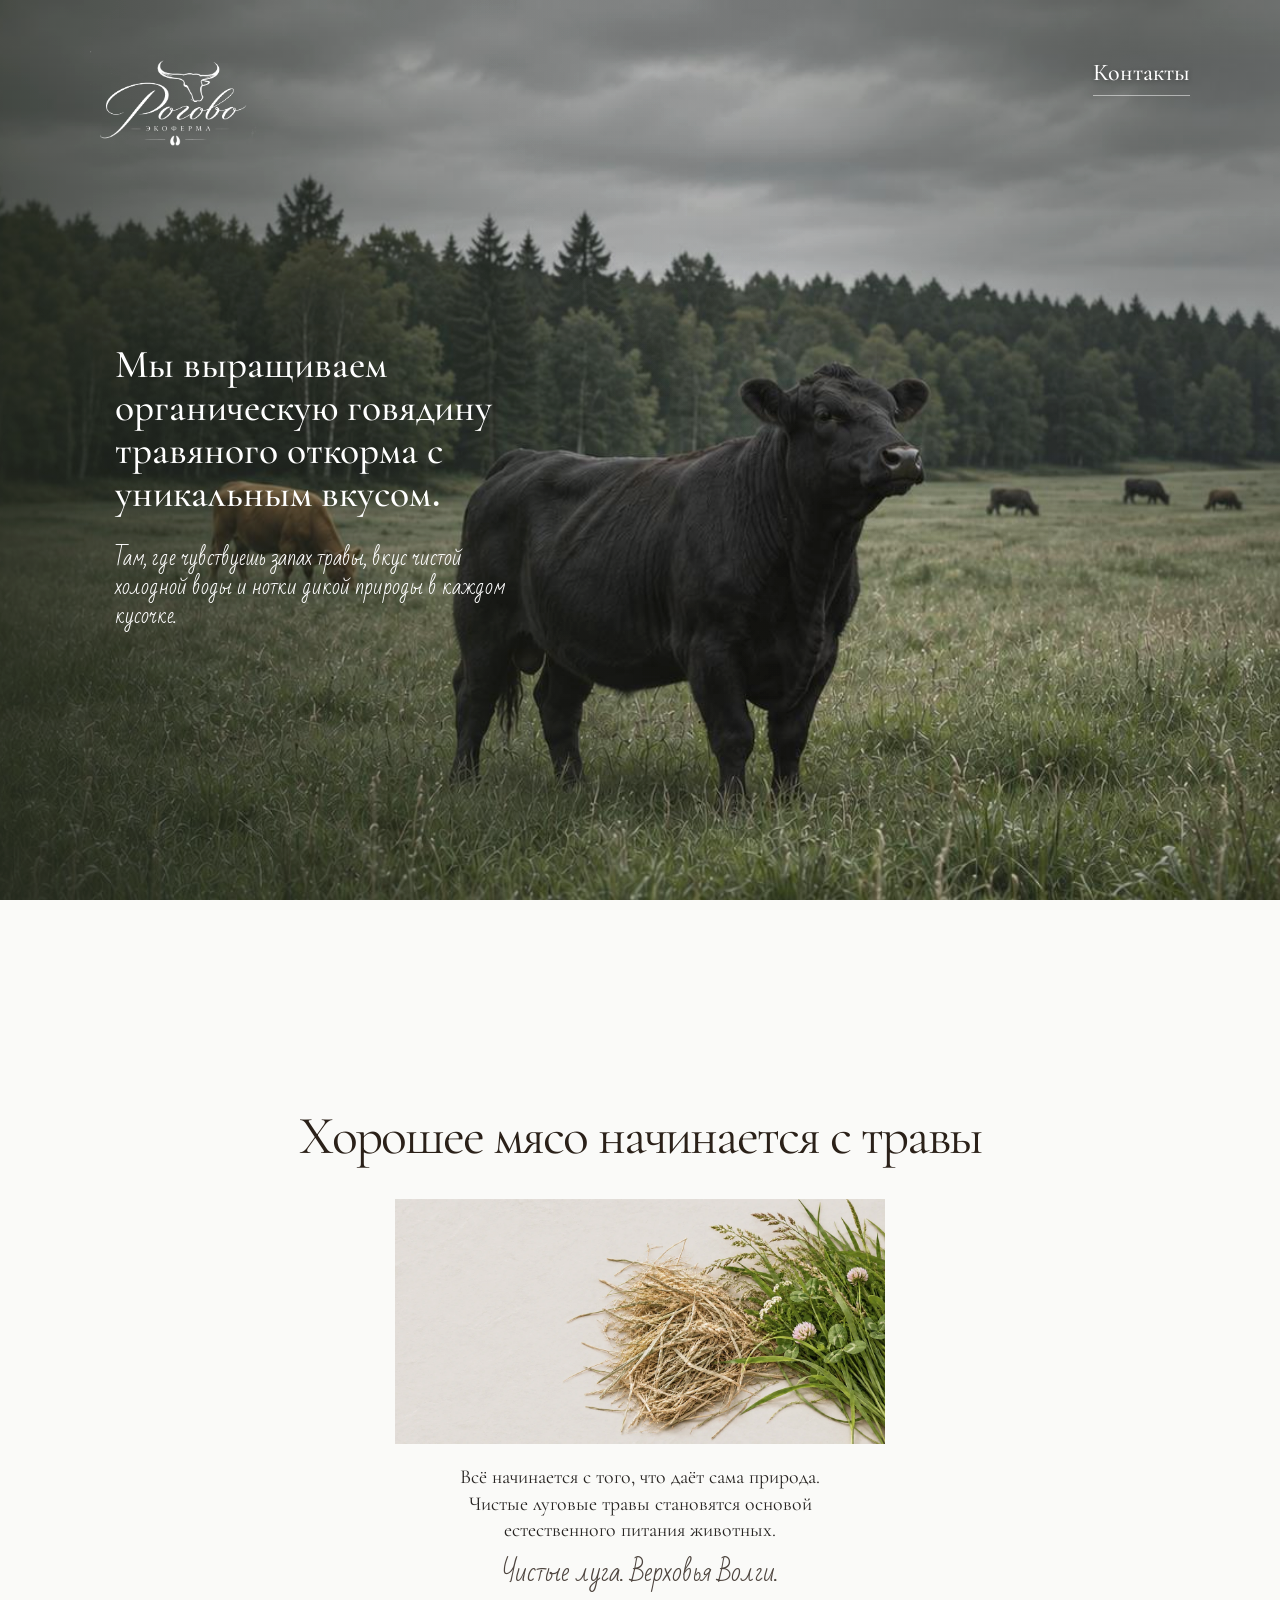
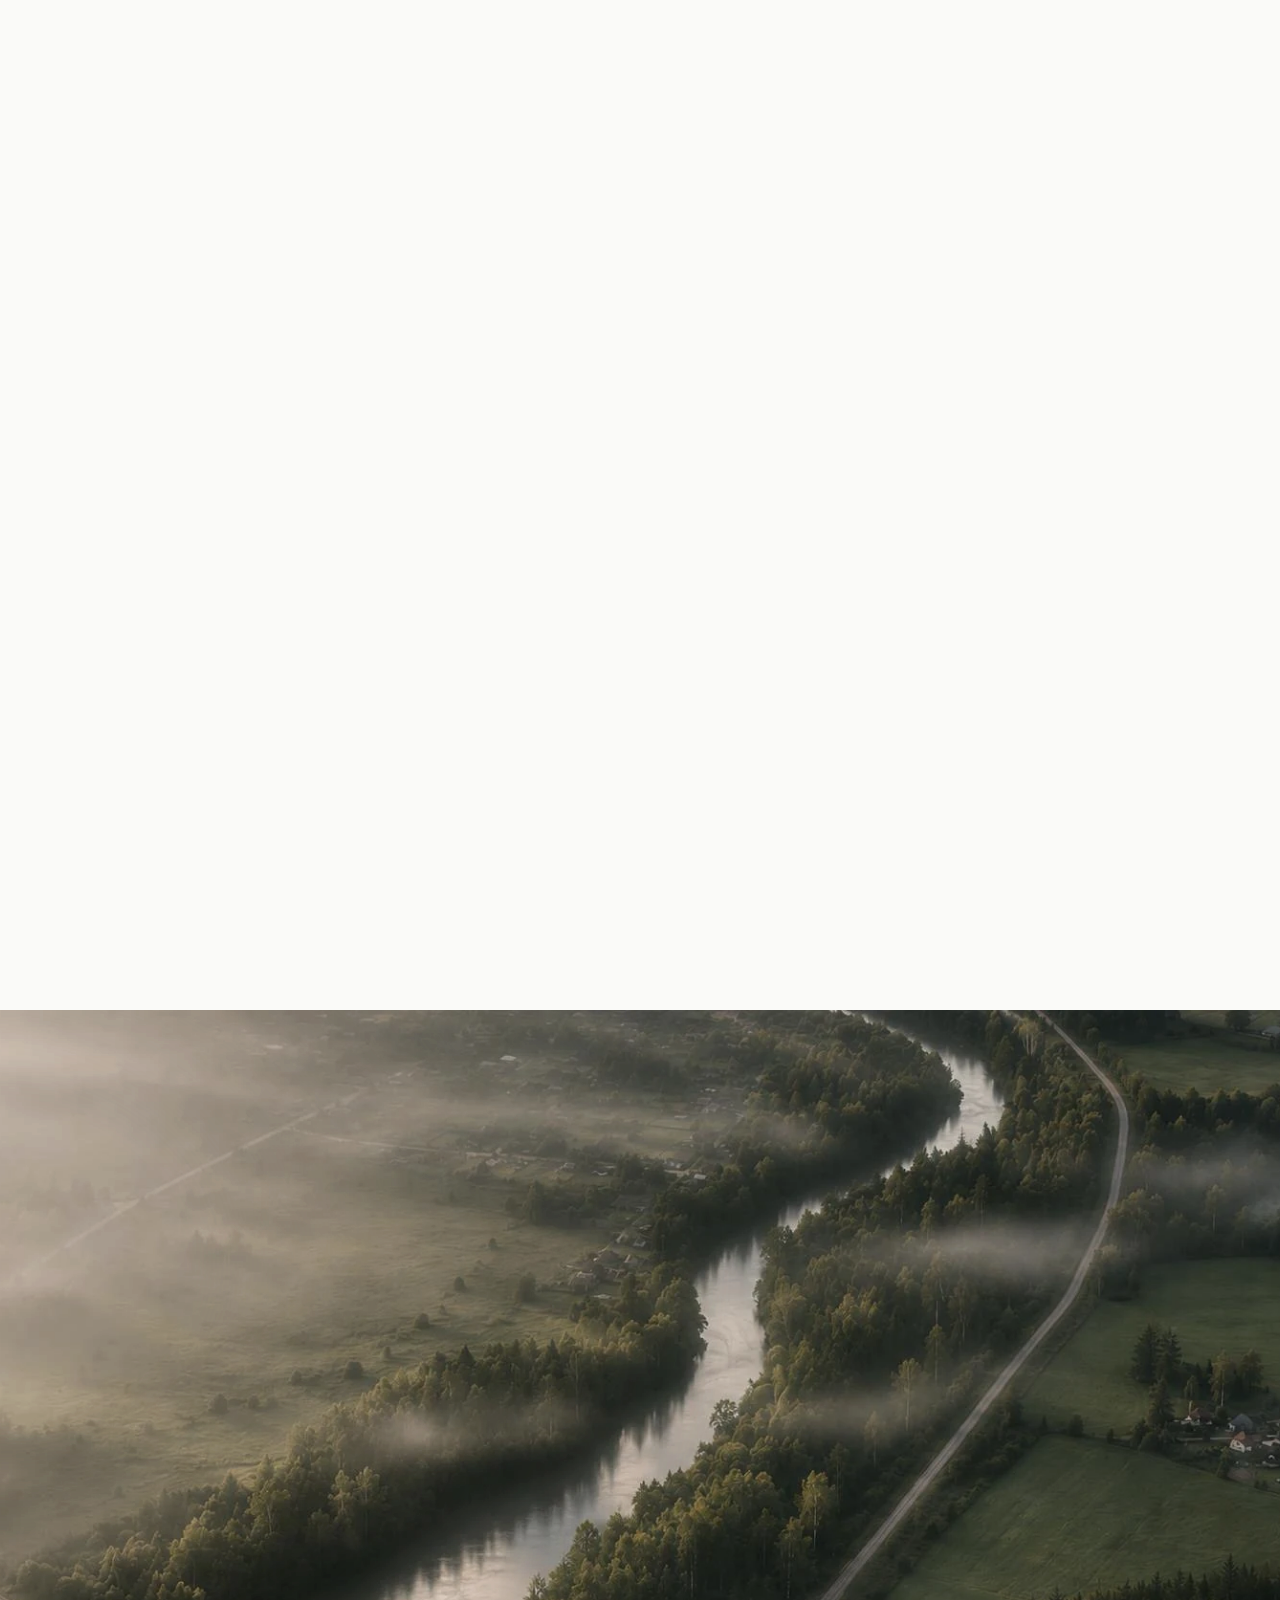
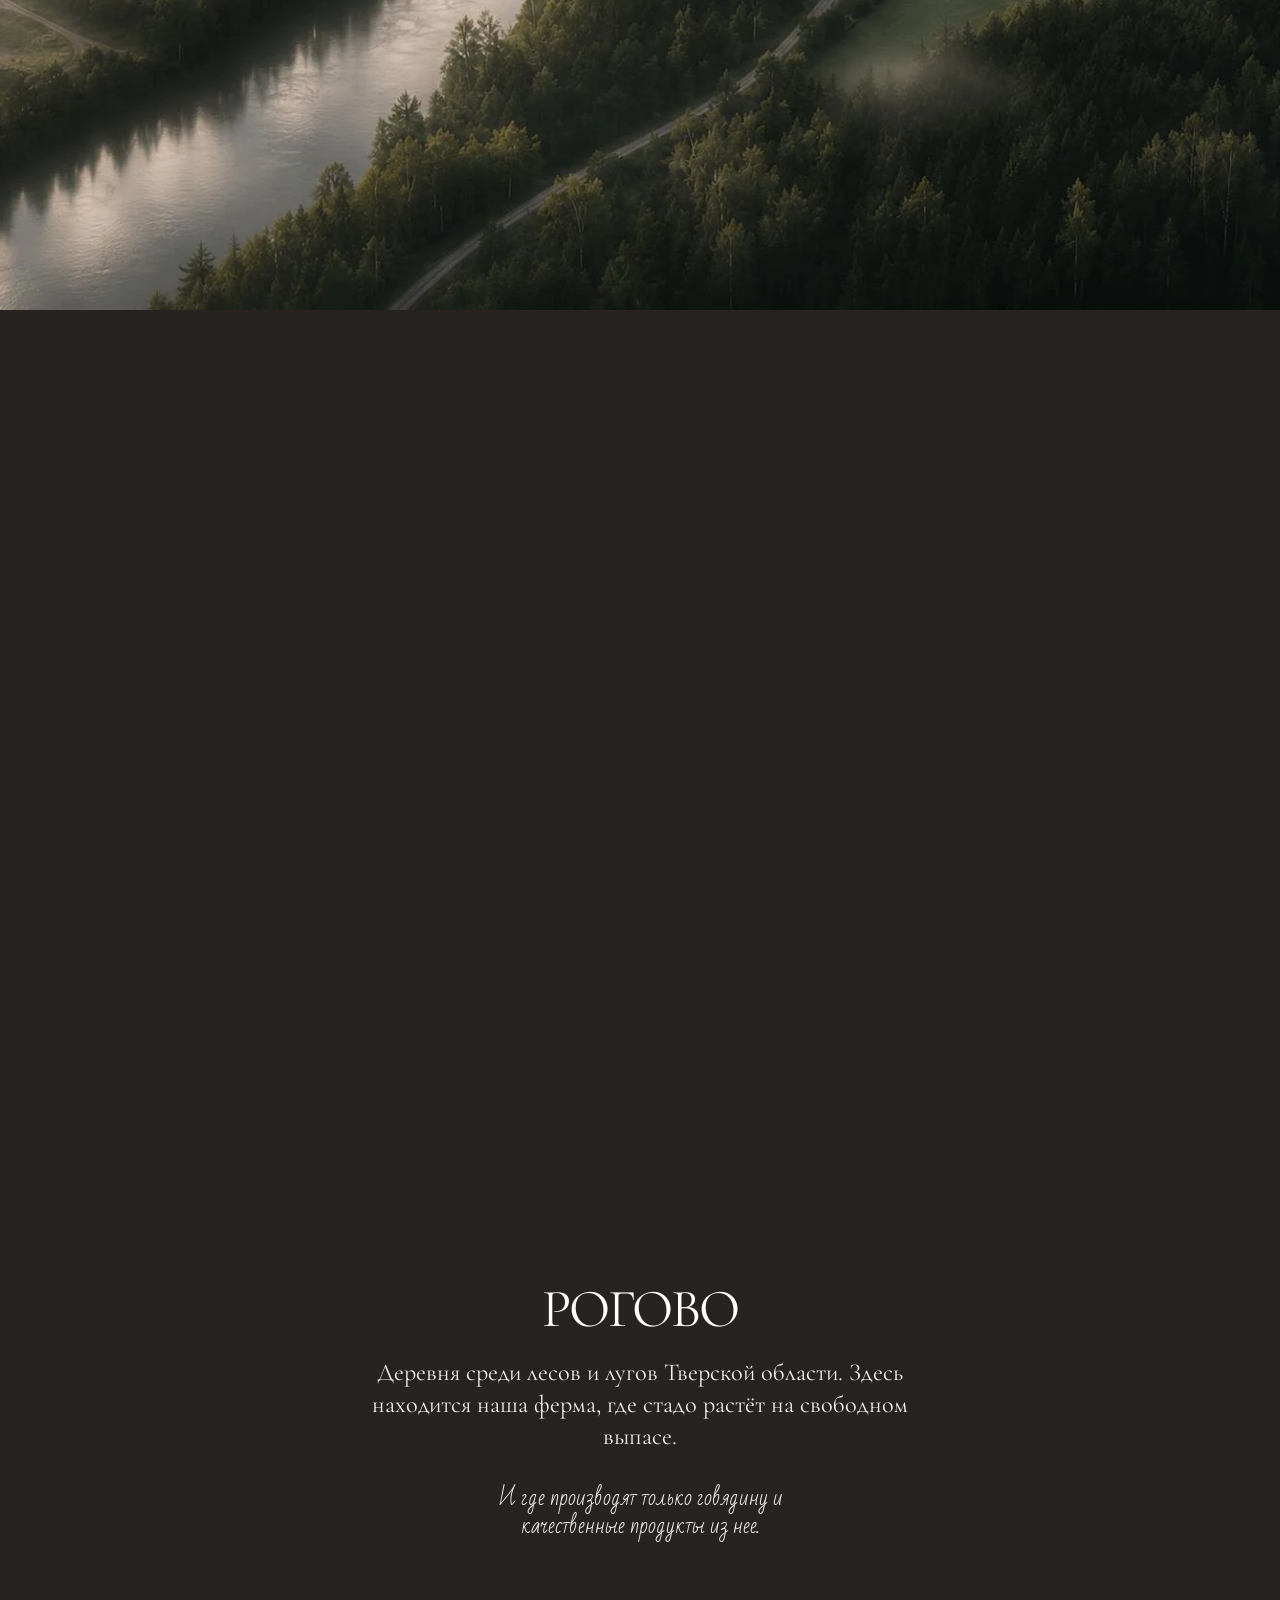
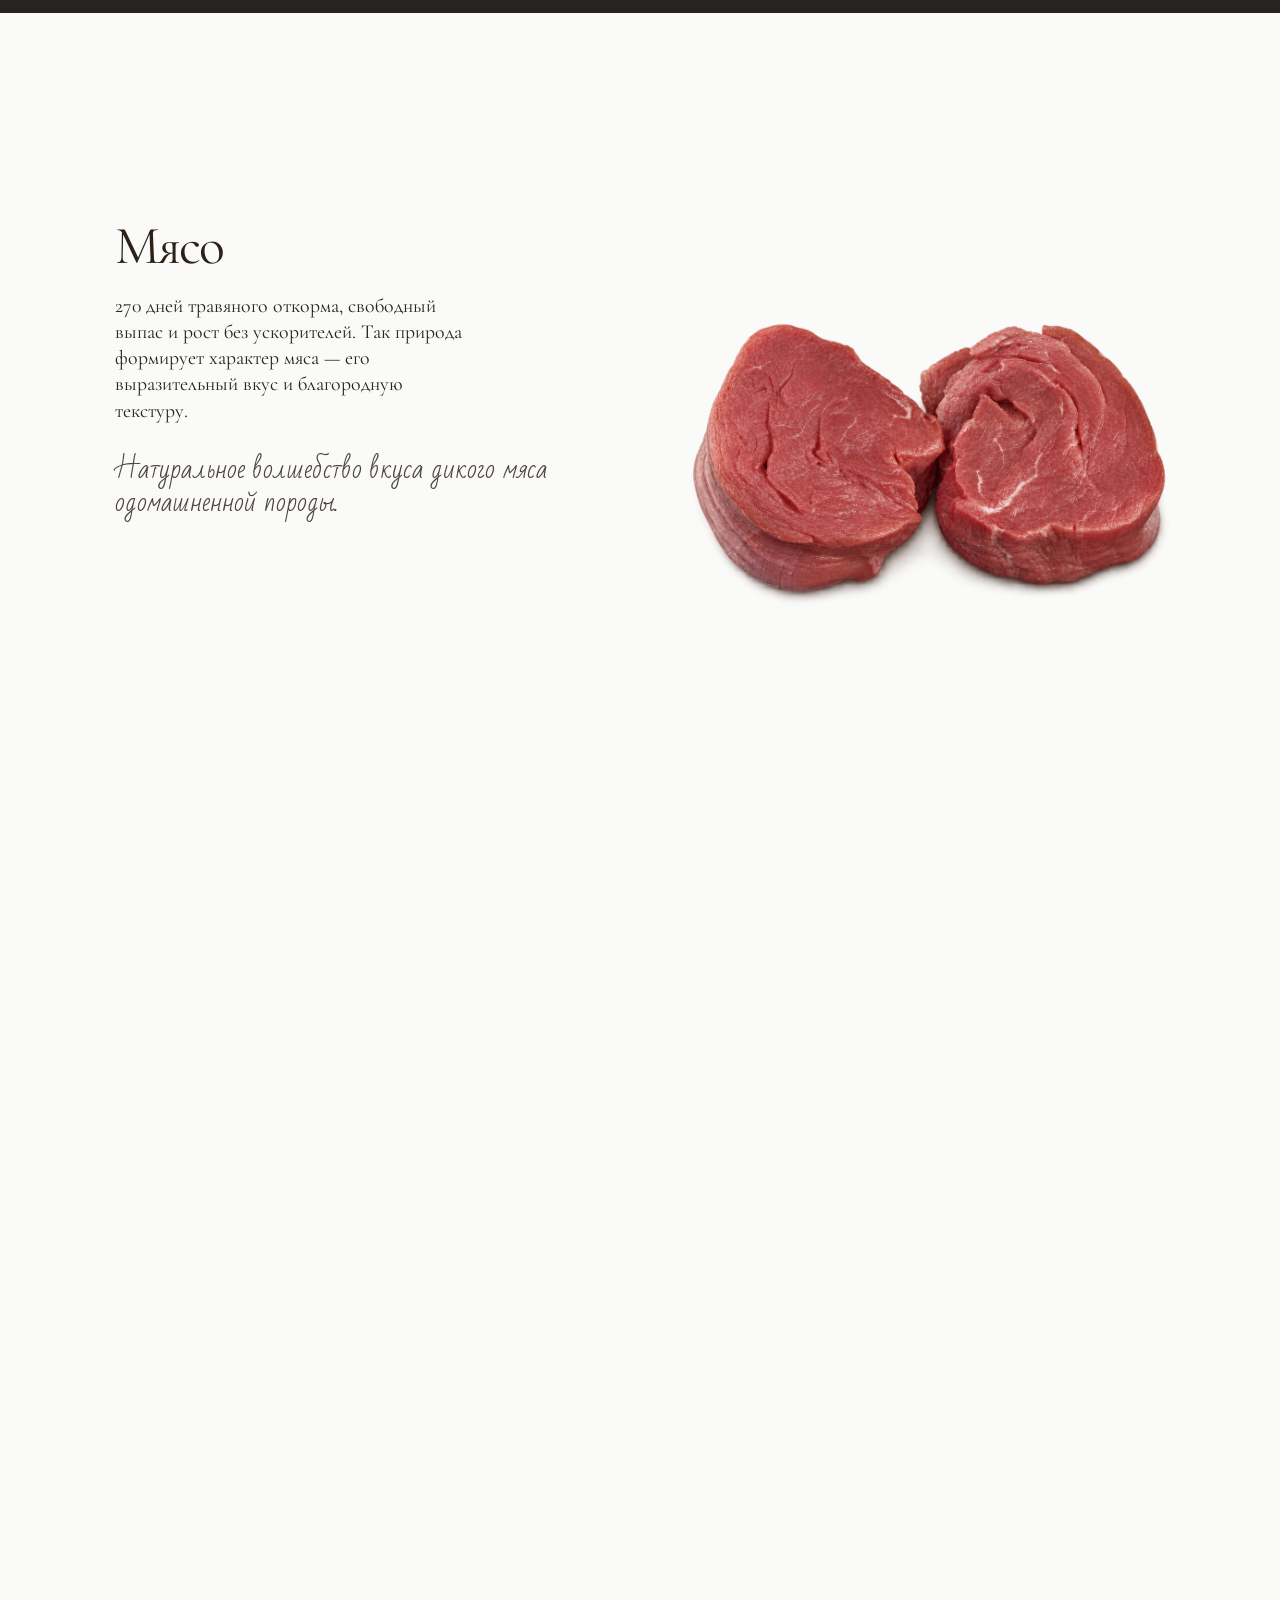
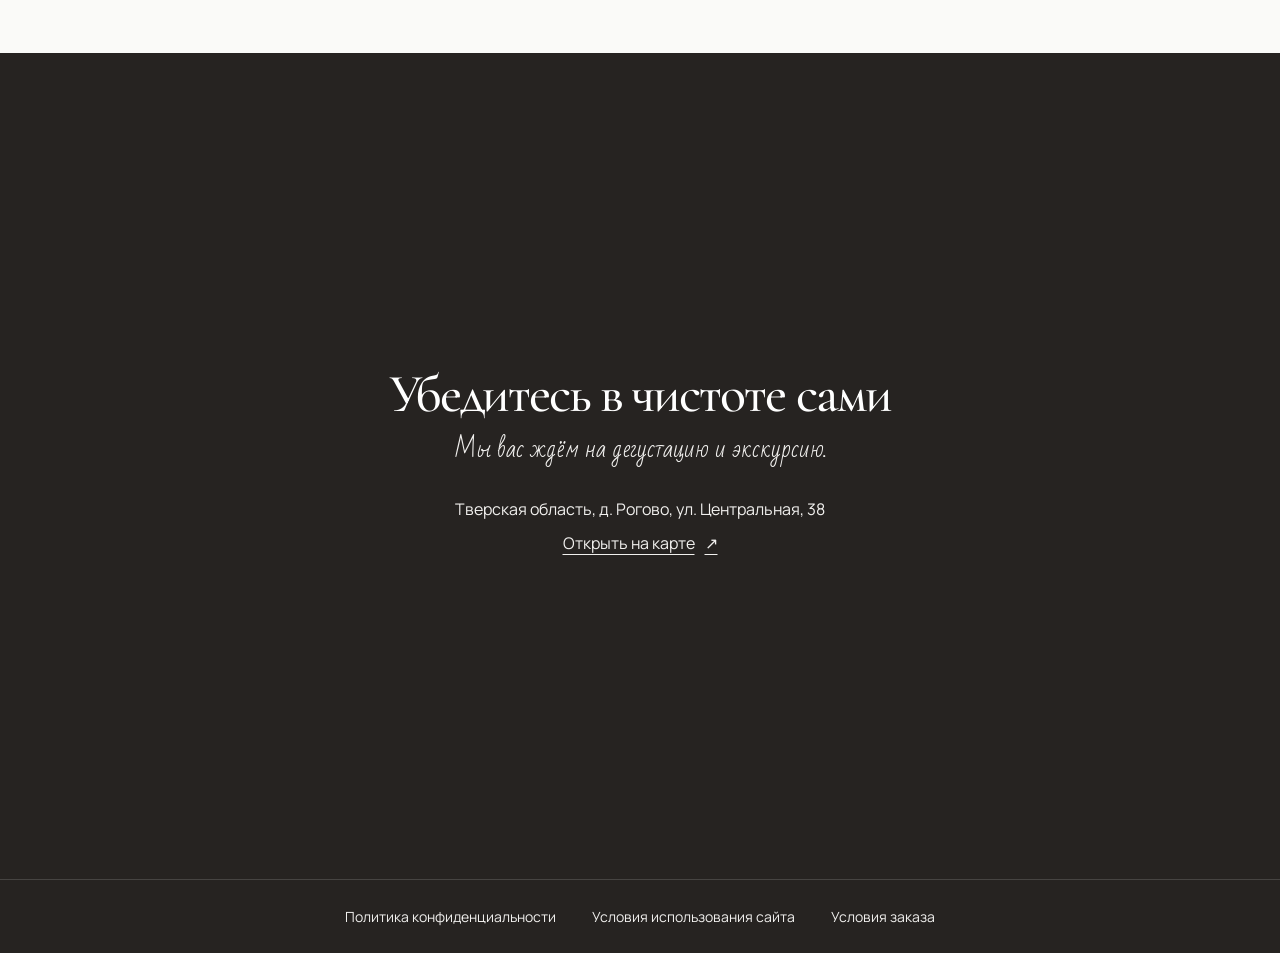
==== commit 0c91c9bd: "Optimize graphite preview images and refine landscape tones" ====
--- a/v2-graphite/index.html
+++ b/v2-graphite/index.html
@@ -5,9 +5,11 @@
   <meta name="robots" content="noindex, nofollow" data-publish>
   <meta name="viewport" content="width=device-width, initial-scale=1">
   <title>Рогово — вариант 2 · белый и графит</title>
-  <link rel="stylesheet" href="style.css?v=graphite-04">
+  <link rel="preload" as="image" href="assets/hero-pasture-mobile.webp" media="(max-width: 720px)" fetchpriority="high">
+  <link rel="preload" as="image" href="assets/hero-pasture.jpg" media="(width > 720px)" fetchpriority="high">
+  <link rel="stylesheet" href="style.css?v=graphite-09">
   <link rel="stylesheet" href="hero-v4.css">
-  <link rel="stylesheet" href="limestone-edition.css?v=graphite-06">
+  <link rel="stylesheet" href="limestone-edition.css?v=graphite-09">
   <script src="cinema.js" defer></script>
 </head>
 <body>
@@ -26,14 +28,14 @@
       <div class="approach">
         <h2 id="approach">Хорошее мясо начинается с травы</h2>
         <div class="still-life">
-          <img src="assets/meadow-graphite-limestone.png" alt="Свежие травы и сено на цельной светлой каменной поверхности">
+          <img src="assets/meadow-graphite-limestone.webp" alt="Свежие травы и сено на цельной светлой каменной поверхности">
         </div>
         <p class="scene-description">Всё начинается с того, что даёт сама природа. Чистые луговые травы становятся основой естественного питания животных.</p>
         <p class="scene-note">Чистые луга. Верховья Волги.</p>
       </div>
     </article>
     <article class="scene breeding" aria-labelledby="breeding">
-      <img class="scene-image" src="assets/breeds-graphite-limestone.png" alt="Коричневая калмыцкая корова впереди, чёрная абердин-ангусская позади">
+      <img class="scene-image" src="assets/breeds-graphite-limestone.webp" alt="Коричневая калмыцкая корова впереди, чёрная абердин-ангусская позади">
       <div class="scene-copy">
         <h2 id="breeding">Чем отличается узнаваемый флорентийский стейк?</h2>
         <p class="scene-description">Во флорентийском стейке на первом плане вкус самого мяса. У нашей говядины свой характер, который ей дают две породы — калмыцкая и абердин-ангусская.</p>
@@ -41,7 +43,7 @@
       </div>
     </article>
     <article class="scene cycle" aria-labelledby="cycle">
-      <img class="scene-image" src="assets/stamp-graphite-limestone.png" alt="Тёмный штемпель и коричневый оттиск логотипа «Рогово» на белой бумаге">
+      <img class="scene-image" src="assets/stamp-graphite-limestone.webp" alt="Тёмный штемпель и коричневый оттиск логотипа «Рогово» на белой бумаге">
       <div class="scene-copy">
         <h2 id="cycle">От пастбища до стола</h2>
         <p class="scene-description">Каждый этап находится под нашим контролем — от выращивания животных до готового продукта. Никакой химии, ГМО и гормонов. Только ответственность за то, что мы создаём.</p>
@@ -66,7 +68,7 @@
     <div class="sequence products">
       <div class="stage">
         <article class="scene product-scene" aria-labelledby="product-beef">
-          <div class="product-visual"><img src="assets/product-flat-beef.png" alt="Два постных среза говядины"></div>
+          <div class="product-visual"><img src="assets/product-flat-beef.webp" fetchpriority="low" alt="Два постных среза говядины"></div>
           <div class="scene-copy">
             <h2 id="product-beef">Мясо</h2>
             <p class="product-description">270 дней травяного откорма, свободный выпас и рост без ускорителей. Так природа формирует характер мяса — его выразительный вкус и благородную текстуру.</p>
@@ -75,8 +77,8 @@
         </article>
         <article class="scene product-scene" aria-labelledby="product-offal">
           <div class="product-visual">
-            <img src="assets/product-flat-liver.png" alt="Говяжья печень">
-            <img class="product-detail" src="assets/product-flat-pate.png" alt="Срез говяжьего паштета">
+            <img src="assets/product-flat-liver.webp" fetchpriority="low" alt="Говяжья печень">
+            <img class="product-detail" src="assets/product-flat-pate.webp" fetchpriority="low" alt="Срез говяжьего паштета">
           </div>
           <div class="scene-copy">
             <h2 id="product-offal">Субпродукты</h2>
@@ -85,7 +87,7 @@
           </div>
         </article>
         <article class="scene product-scene product-scene--final" aria-labelledby="product-pelmeni">
-          <div class="product-visual"><img src="assets/product-flat-pelmeni-amber.png" alt="Два целых пельменя и один в разрезе в светлом говяжьем бульоне"></div>
+          <div class="product-visual"><img src="assets/product-flat-pelmeni-amber.webp" fetchpriority="low" alt="Два целых пельменя и один в разрезе в светлом говяжьем бульоне"></div>
           <div class="scene-copy">
             <h2 id="product-pelmeni"><span class="title-line">Основа классической</span> <span class="title-line">итальянской кухни</span></h2>
             <p class="product-description">Нежные пельмени в прозрачном говяжьем бульоне. Достаточно соли и перца, чтобы раскрыть всю глубину вкуса говядины.</p>
--- a/v2-graphite/style.css
+++ b/v2-graphite/style.css
@@ -170,8 +170,8 @@
 .origin-art {
   position: absolute;
   inset: 0;
-  background: url(assets/origin-flight-rogovo-close.jpg) center / cover;
-  filter: contrast(1.09) saturate(1.06);
+  background: url(assets/origin-flight-rogovo-close.webp) center / cover;
+  filter: contrast(1.09) saturate(.9);
   pointer-events: none;
 }
 @media (min-width: 900px) and (min-height: 660px) and (prefers-reduced-motion: no-preference) {
@@ -389,10 +389,13 @@
   inset: 0 0 calc(-1 * var(--hero-overlap));
   pointer-events: none;
   background:
-    radial-gradient(ellipse at 90% 0%, #171c16b3, transparent 42%),
-    linear-gradient(90deg, #1b20188f, #1b201833 40%, transparent 62%),
+    radial-gradient(ellipse at 90% 0%, #171c168c, transparent 42%),
+    linear-gradient(90deg, #1b201899, #1b20183d 40%, transparent 62%),
     #252a22 url(assets/hero-pasture.jpg) right center / cover no-repeat;
   mask-image: linear-gradient(to bottom, #000 calc(100% - var(--hero-overlap)), transparent);
+}
+@media (width > 720px) {
+  .coat-hero::before { filter: brightness(1.1); }
 }
 .coat-logo { position: absolute; top: clamp(20px, 4vw, 54px); left: clamp(24px, 7vw, 128px); width: clamp(124px, 13vw, 232px); }
 .coat-hero .coat-logo { filter: brightness(0) invert(1); }
--- a/v2-graphite/limestone-edition.css
+++ b/v2-graphite/limestone-edition.css
@@ -123,7 +123,7 @@
   position: absolute;
   inset: 0;
   background: inherit;
-  filter: contrast(1.16) brightness(.94) saturate(.94);
+  filter: contrast(1.16) brightness(.94) saturate(.78);
   mask-image: radial-gradient(ellipse 70% 85% at 0% 28%, #000 20%, transparent 82%);
 }
 
@@ -150,9 +150,9 @@
 
   .coat-hero::before {
     background-image:
-      linear-gradient(to bottom, #181e16a8, transparent 27%),
+      linear-gradient(to bottom, #181e1680, transparent 27%),
       linear-gradient(to bottom, transparent 70%, var(--graphite-panel)),
-      url(assets/hero-pasture-mobile.jpg);
+      url(assets/hero-pasture-mobile.webp);
     background-size:
       100% var(--hero-image-height),
       100% var(--hero-image-height),
@@ -367,12 +367,13 @@
     inset: 0 0 0 auto;
     width: min(100%, 200svh);
     background:
-      radial-gradient(ellipse at 95% 0%, #171c1690, transparent 40%),
+      radial-gradient(ellipse at 95% 0%, #171c1670, transparent 40%),
       url(assets/hero-pasture.jpg) right center / contain no-repeat;
     mask-image:
       linear-gradient(to right, transparent, #000 27%),
       linear-gradient(to bottom, #000 93%, transparent);
     mask-composite: intersect;
+    filter: brightness(1.1);
     pointer-events: none;
   }
 
